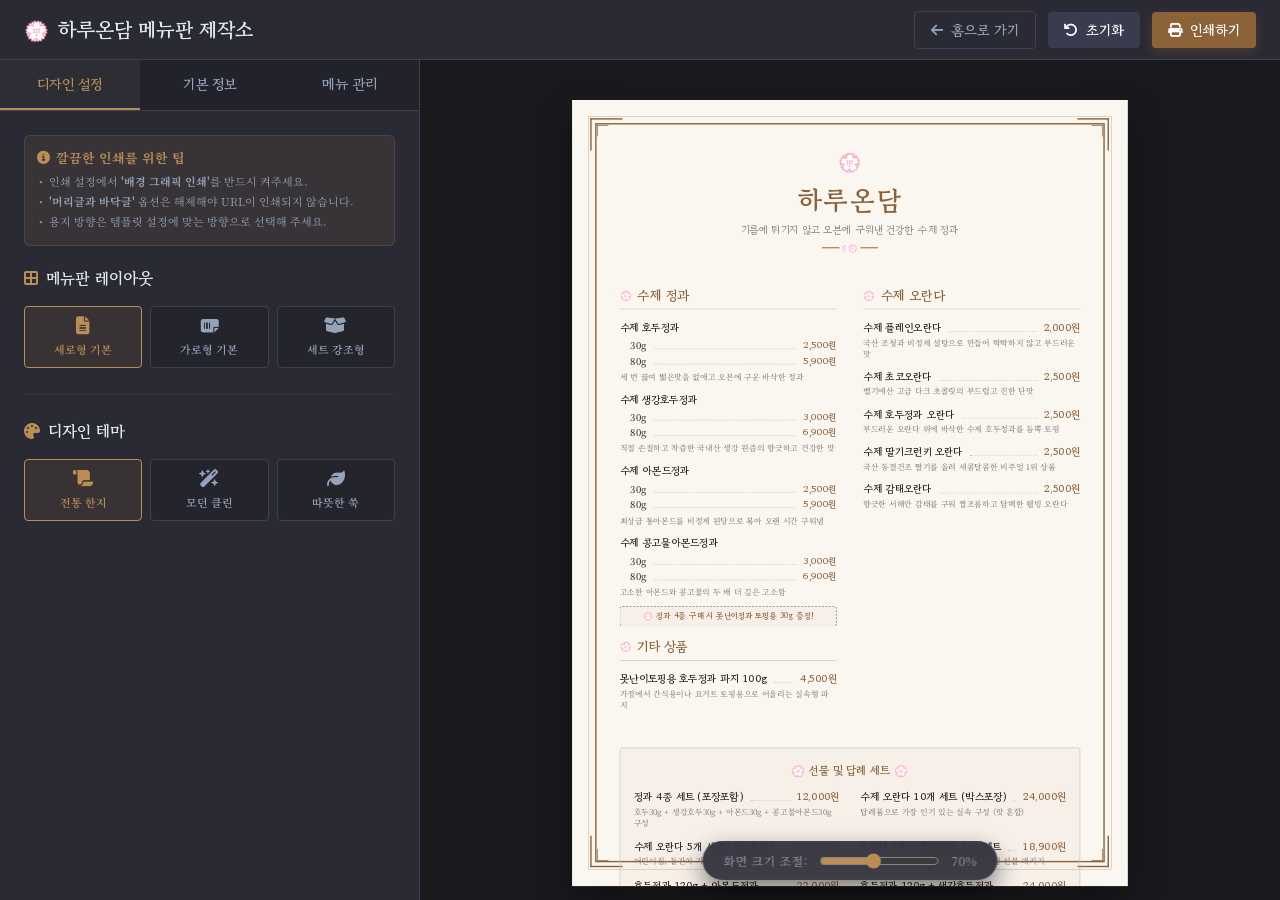
==== menu.html @ e949cfa6 "카카오톡 ondam79 변경, 기름제로 오븐구이 이미지 및 하루온담 로고 교체 완료" ====
<!DOCTYPE html>
<html lang="ko">
<head>
    <meta charset="UTF-8">
    <meta name="viewport" content="width=device-width, initial-scale=1.0">
    <title>하루온담 - 인쇄용 메뉴판 제작기 💮</title>
    <meta name="description" content="하루온담 매장 비치용 및 고객 배포용 인쇄 메뉴판을 원하는 가격과 디자인으로 손쉽게 만들어 출력하세요.">
    <!-- Google Fonts -->
    <link href="https://fonts.googleapis.com/css2?family=Gowun+Batang:wght@400;700&family=Noto+Serif+KR:wght@300;400;600;700&family=Outfit:wght@300;400;600&display=swap" rel="stylesheet">
    <!-- FontAwesome for Icons -->
    <link rel="stylesheet" href="https://cdnjs.cloudflare.com/ajax/libs/font-awesome/6.4.0/css/all.min.css">
    <!-- Custom CSS -->
    <link rel="stylesheet" href="menu_style.css">
</head>
<body>

    <!-- App Header -->
    <header class="app-header">
        <a href="index.html" class="app-logo">
            <span>💮</span> 하루온담 메뉴판 제작소
        </a>
        <div class="header-actions">
            <a href="index.html" class="btn-header btn-back">
                <i class="fa-solid fa-arrow-left"></i> 홈으로 가기
            </a>
            <button id="btn-reset" class="btn-header btn-reset">
                <i class="fa-solid fa-arrow-rotate-left"></i> 초기화
            </button>
            <button id="btn-print" class="btn-header btn-print">
                <i class="fa-solid fa-print"></i> 인쇄하기
            </button>
        </div>
    </header>

    <!-- App Container -->
    <div class="app-container">
        <!-- Sidebar Settings Panel -->
        <aside class="sidebar">
            <!-- Sidebar Tabs -->
            <div class="sidebar-tabs">
                <button class="tab-btn active" data-target="tab-design">디자인 설정</button>
                <button class="tab-btn" data-target="tab-info">기본 정보</button>
                <button class="tab-btn" data-target="tab-items">메뉴 관리</button>
            </div>

            <!-- Sidebar Content -->
            <div class="sidebar-content">
                <!-- Tab Panel 1: Design Settings -->
                <div id="tab-design" class="tab-panel active">
                    <!-- Print Guidance -->
                    <div class="print-guide-banner">
                        <h4><i class="fa-solid fa-circle-info"></i> 깔끔한 인쇄를 위한 팁</h4>
                        <ul>
                            <li>인쇄 설정에서 <strong>'배경 그래픽 인쇄'</strong>를 반드시 켜주세요.</li>
                            <li><strong>'머리글과 바닥글'</strong> 옵션은 해제해야 URL이 인쇄되지 않습니다.</li>
                            <li>용지 방향은 템플릿 설정에 맞는 방향으로 선택해 주세요.</li>
                        </ul>
                    </div>

                    <!-- Layout Selector -->
                    <div class="form-section">
                        <h3 class="form-section-title"><i class="fa-solid fa-border-all"></i> 메뉴판 레이아웃</h3>
                        <div class="radio-group">
                            <label class="radio-tile">
                                <input type="radio" name="layout" value="portrait" checked>
                                <i class="fa-solid fa-file-lines"></i>
                                <span>세로형 기본</span>
                            </label>
                            <label class="radio-tile">
                                <input type="radio" name="layout" value="landscape">
                                <i class="fa-solid fa-file-lines" style="transform: rotate(90deg);"></i>
                                <span>가로형 기본</span>
                            </label>
                            <label class="radio-tile">
                                <input type="radio" name="layout" value="set-focus">
                                <i class="fa-solid fa-box-open"></i>
                                <span>세트 강조형</span>
                            </label>
                        </div>
                    </div>

                    <!-- Theme Selector -->
                    <div class="form-section">
                        <h3 class="form-section-title"><i class="fa-solid fa-palette"></i> 디자인 테마</h3>
                        <div class="radio-group">
                            <label class="radio-tile">
                                <input type="radio" name="theme" value="hanji" checked>
                                <i class="fa-solid fa-scroll"></i>
                                <span>전통 한지</span>
                            </label>
                            <label class="radio-tile">
                                <input type="radio" name="theme" value="modern">
                                <i class="fa-solid fa-wand-magic-sparkles"></i>
                                <span>모던 클린</span>
                            </label>
                            <label class="radio-tile">
                                <input type="radio" name="theme" value="wood">
                                <i class="fa-solid fa-leaf"></i>
                                <span>따뜻한 쑥</span>
                            </label>
                        </div>
                    </div>
                </div>

                <!-- Tab Panel 2: Store Info -->
                <div id="tab-info" class="tab-panel">
                    <div class="form-section">
                        <h3 class="form-section-title"><i class="fa-solid fa-shop"></i> 상점 정보 설정</h3>
                        <div class="form-group">
                            <label for="store-title">메뉴판 주 타이틀</label>
                            <input type="text" id="store-title" value="하루온담">
                        </div>
                        <div class="form-group">
                            <label for="store-subtitle">서브 타이틀</label>
                            <input type="text" id="store-subtitle" value="기름에 튀기지 않고 오븐에 구워낸 건강한 수제 정과">
                        </div>
                        <div class="form-group">
                            <label for="store-emblem">상단 엠블럼 캐릭터/기호</label>
                            <input type="text" id="store-emblem" value="💮">
                        </div>
                    </div>

                    <div class="form-section">
                        <h3 class="form-section-title"><i class="fa-solid fa-address-book"></i> 연락처 및 SNS 정보 (하단 표시)</h3>
                        <div class="form-group">
                            <label for="contact-phone">대표 연락처 (전화)</label>
                            <input type="text" id="contact-phone" value="010-5107-7900">
                        </div>
                        <div class="form-group">
                            <label for="contact-kakao">카카오톡 채널</label>
                            <input type="text" id="contact-kakao" value="ondam79">
                        </div>
                        <div class="form-group">
                            <label for="contact-instagram">인스타그램 아이디</label>
                            <input type="text" id="contact-instagram" value="@juyeon4669">
                        </div>
                    </div>

                    <div class="form-section">
                        <h3 class="form-section-title"><i class="fa-solid fa-comment-dots"></i> 하단 공지 및 안내문</h3>
                        <div class="form-group">
                            <label for="store-notice">고객 안내문 (보관방법 등)</label>
                            <textarea id="store-notice">기름에 튀기지 않고 오븐에 구워 느끼하지 않고 바삭한 프리미엄 수제 전통 정과입니다.&#10;답례품 대량 주문은 행사 2주 전 미리 예약주시면 정성껏 준비해 드립니다.</textarea>
                        </div>
                    </div>
                </div>

                <!-- Tab Panel 3: Menu Price Management -->
                <div id="tab-items" class="tab-panel">
                    <!-- Categorized Accordion / List -->
                    <div class="form-section">
                        <h3 class="form-section-title"><i class="fa-solid fa-cookie-bite"></i> 수제 정과류</h3>
                        <div class="menu-editor-list" id="list-jeonggwa">
                            <!-- Items loaded dynamically by JS -->
                        </div>
                    </div>

                    <div class="form-section">
                        <h3 class="form-section-title"><i class="fa-solid fa-cubes"></i> 수제 오란다류</h3>
                        <div class="menu-editor-list" id="list-oranda">
                            <!-- Items loaded dynamically by JS -->
                        </div>
                    </div>

                    <div class="form-section">
                        <h3 class="form-section-title"><i class="fa-solid fa-gift"></i> 선물 및 프리미엄 세트</h3>
                        <div class="menu-editor-list" id="list-sets">
                            <!-- Items loaded dynamically by JS -->
                        </div>
                    </div>

                    <div class="form-section">
                        <h3 class="form-section-title"><i class="fa-solid fa-tags"></i> 기타 상품</h3>
                        <div class="menu-editor-list" id="list-others">
                            <!-- Items loaded dynamically by JS -->
                        </div>
                    </div>
                </div>
            </div>
        </aside>

        <!-- Preview Space (Studio) -->
        <main class="preview-space">
            <!-- Scaling wrapper for layout adjustment -->
            <div class="preview-scale-wrapper" id="preview-scale-wrapper">
                <!-- A4 Sheet Template -->
                <div class="print-page portrait" id="print-page">
                    <!-- Design Lattice Borders -->
                    <div class="page-border">
                        <div class="page-border-inner"></div>
                    </div>
                    
                    <!-- Corner Ornaments (Traditional styles) -->
                    <div class="border-ornament top-left"></div>
                    <div class="border-ornament top-right"></div>
                    <div class="border-ornament bottom-left"></div>
                    <div class="border-ornament bottom-right"></div>

                    <!-- Main Menu Content -->
                    <div class="menu-container">
                        <!-- Menu Header -->
                        <header class="menu-header">
                            <div class="menu-emblem" id="preview-emblem">💮</div>
                            <h1 class="menu-title" id="preview-title">하루온담</h1>
                            <p class="menu-subtitle" id="preview-subtitle">기름에 튀기지 않고 오븐에 구워낸 건강한 수제 정과</p>
                            <div class="deco-line"></div>
                        </header>

                        <!-- Menu Body -->
                        <div class="menu-body" id="preview-body">
                            <!-- Items will be generated dynamically based on layout selection -->
                        </div>

                        <!-- Menu Footer -->
                        <footer class="menu-footer">
                            <p class="footer-notice" id="preview-notice">
                                기름에 튀기지 않고 오븐에 구워 느끼하지 않고 바삭한 프리미엄 수제 전통 정과입니다.<br>
                                답례품 대량 주문은 행사 2주 전 미리 예약주시면 정성껏 준비해 드립니다.
                            </p>
                            <div class="footer-contact">
                                <div class="contact-value" id="preview-phone-wrap">
                                    <span class="icon"><i class="fa-solid fa-phone"></i></span>
                                    <span id="preview-phone">010-5107-7900</span>
                                </div>
                                <div class="contact-value" id="preview-kakao-wrap">
                                    <span class="icon"><i class="fa-comment fa-solid"></i></span>
                                    <span id="preview-kakao">하루온담</span>
                                </div>
                                <div class="contact-value" id="preview-insta-wrap">
                                    <span class="icon"><i class="fa-brands fa-instagram"></i></span>
                                    <span id="preview-insta">@juyeon4669</span>
                                </div>
                            </div>
                        </footer>
                    </div>
                </div>
            </div>

            <!-- Screen scale controller -->
            <div class="scale-control-bar">
                <span>화면 크기 조절:</span>
                <input type="range" min="0.3" max="1.2" step="0.05" value="0.75" class="scale-slider" id="scale-slider">
                <span id="scale-value">75%</span>
            </div>
        </main>
    </div>

    <!-- Custom Script -->
    <script src="menu_script.js"></script>
</body>
</html>
---- menu_style.css ----
/* --------------------------------------------------------
   하루온담 - 인쇄용 메뉴판 제작기 스타일시트 (menu_style.css)
   Aesthetic: Traditional Traditionalism, Modern Clean, Warm Earthy
   Supports: Live Web Preview, Realtime Scaling, Printing Optimizations
----------------------------------------------------------- */

/* CSS Variables */
:root {
    /* UI Variables (Control Panel) */
    --ui-bg: #1e1e24;
    --ui-sidebar: #2a2a35;
    --ui-border: #3f3f52;
    --ui-text: #e2e8f0;
    --ui-text-muted: #94a3b8;
    --ui-accent: #8C6239;
    --ui-accent-hover: #b88e55;
    
    /* Theme 1: 전통 한지 (Traditional Hanji) - Default */
    --menu-bg: #faf6f0;
    --menu-primary: #8c6239;
    --menu-secondary: #5c6b5e;
    --menu-accent: #b88e55;
    --menu-text: #2d221e;
    --menu-text-muted: #7d6e67;
    --menu-border: #d4c5b3;
    
    /* Fonts */
    --font-heading: 'Gowun Batang', 'Noto Serif KR', serif;
    --font-body: 'Noto Serif KR', sans-serif;
}

/* Reset */
* {
    margin: 0;
    padding: 0;
    box-sizing: border-box;
}

body {
    font-family: var(--font-body);
    background-color: #121214;
    color: var(--ui-text);
    overflow: hidden;
    height: 100vh;
    display: flex;
    flex-direction: column;
}

/* App Header */
.app-header {
    height: 60px;
    background-color: var(--ui-sidebar);
    border-bottom: 1px solid var(--ui-border);
    display: flex;
    justify-content: space-between;
    align-items: center;
    padding: 0 24px;
    z-index: 10;
}

.app-logo {
    font-family: var(--font-heading);
    font-size: 20px;
    font-weight: 700;
    color: var(--ui-text);
    text-decoration: none;
    display: flex;
    align-items: center;
    gap: 8px;
}

.app-logo span {
    color: var(--ui-accent-hover);
}

.header-actions {
    display: flex;
    align-items: center;
    gap: 12px;
}

.btn-header {
    display: inline-flex;
    align-items: center;
    gap: 8px;
    padding: 8px 16px;
    border-radius: 4px;
    font-family: var(--font-heading);
    font-weight: 700;
    font-size: 14px;
    cursor: pointer;
    transition: all 0.2s ease;
    border: none;
    text-decoration: none;
}

.btn-back {
    background-color: transparent;
    color: var(--ui-text-muted);
    border: 1px solid var(--ui-border);
}

.btn-back:hover {
    color: var(--ui-text);
    background-color: rgba(255, 255, 255, 0.05);
}

.btn-print {
    background-color: var(--ui-accent);
    color: white;
    box-shadow: 0 4px 12px rgba(140, 98, 57, 0.3);
}

.btn-print:hover {
    background-color: var(--ui-accent-hover);
    transform: translateY(-1px);
}

.btn-reset {
    background-color: #3b3b4f;
    color: white;
}

.btn-reset:hover {
    background-color: #4b4b63;
}

/* App Main Container */
.app-container {
    flex: 1;
    display: flex;
    overflow: hidden;
    position: relative;
}

/* Sidebar Control Panel */
.sidebar {
    width: 420px;
    background-color: var(--ui-sidebar);
    border-right: 1px solid var(--ui-border);
    display: flex;
    flex-direction: column;
    overflow: hidden;
    flex-shrink: 0;
}

.sidebar-tabs {
    display: flex;
    background-color: rgba(0, 0, 0, 0.2);
    border-bottom: 1px solid var(--ui-border);
}

.tab-btn {
    flex: 1;
    padding: 14px 8px;
    background: none;
    border: none;
    color: var(--ui-text-muted);
    font-family: var(--font-heading);
    font-weight: 700;
    font-size: 14px;
    cursor: pointer;
    text-align: center;
    border-bottom: 2px solid transparent;
    transition: all 0.2s ease;
}

.tab-btn:hover {
    color: var(--ui-text);
    background-color: rgba(255, 255, 255, 0.02);
}

.tab-btn.active {
    color: var(--ui-accent-hover);
    border-bottom-color: var(--ui-accent-hover);
    background-color: rgba(255, 255, 255, 0.05);
}

.sidebar-content {
    flex: 1;
    overflow-y: auto;
    padding: 24px;
}

.tab-panel {
    display: none;
}

.tab-panel.active {
    display: block;
}

/* Settings Form Elements */
.form-section {
    margin-bottom: 24px;
    border-bottom: 1px solid rgba(255, 255, 255, 0.05);
    padding-bottom: 20px;
}

.form-section:last-child {
    border-bottom: none;
    padding-bottom: 0;
}

.form-section-title {
    font-family: var(--font-heading);
    font-size: 16px;
    font-weight: 700;
    margin-bottom: 16px;
    color: var(--ui-text);
    display: flex;
    align-items: center;
    gap: 8px;
}

.form-section-title i {
    color: var(--ui-accent-hover);
}

.form-group {
    margin-bottom: 14px;
}

.form-group:last-child {
    margin-bottom: 0;
}

label {
    display: block;
    font-size: 13px;
    font-weight: 600;
    color: var(--ui-text-muted);
    margin-bottom: 6px;
}

input[type="text"],
input[type="number"],
textarea,
select {
    width: 100%;
    padding: 10px 12px;
    background-color: rgba(0, 0, 0, 0.2);
    border: 1px solid var(--ui-border);
    border-radius: 4px;
    color: var(--ui-text);
    font-family: var(--font-body);
    font-size: 13px;
    transition: border-color 0.2s ease;
}

input[type="text"]:focus,
input[type="number"]:focus,
textarea:focus,
select:focus {
    outline: none;
    border-color: var(--ui-accent-hover);
}

textarea {
    resize: vertical;
    min-height: 60px;
}

.radio-group, .select-grid {
    display: grid;
    grid-template-columns: repeat(3, 1fr);
    gap: 8px;
}

.radio-tile {
    display: flex;
    flex-direction: column;
    align-items: center;
    justify-content: center;
    padding: 10px 6px;
    border: 1px solid var(--ui-border);
    border-radius: 4px;
    cursor: pointer;
    transition: all 0.2s ease;
    background-color: rgba(0, 0, 0, 0.15);
    text-align: center;
}

.radio-tile i {
    font-size: 18px;
    margin-bottom: 6px;
    color: var(--ui-text-muted);
}

.radio-tile span {
    font-size: 11px;
    font-weight: 600;
}

.radio-tile input {
    display: none;
}

.radio-tile:hover {
    border-color: rgba(184, 142, 85, 0.5);
    color: var(--ui-text);
}

.radio-tile:has(input:checked) {
    border-color: var(--ui-accent-hover);
    background-color: rgba(140, 98, 57, 0.15);
    color: var(--ui-accent-hover);
}

.radio-tile:has(input:checked) i {
    color: var(--ui-accent-hover);
}

/* Menu Item Editor List */
.menu-editor-list {
    display: flex;
    flex-direction: column;
    gap: 12px;
}

.menu-editor-card {
    background-color: rgba(0, 0, 0, 0.15);
    border: 1px solid var(--ui-border);
    border-radius: 6px;
    padding: 12px;
    transition: all 0.2s ease;
}

.menu-editor-card.disabled {
    opacity: 0.5;
}

.card-header {
    display: flex;
    justify-content: space-between;
    align-items: center;
    margin-bottom: 8px;
}

.card-title-wrap {
    display: flex;
    align-items: center;
    gap: 8px;
}

.card-index {
    font-size: 11px;
    font-weight: 700;
    color: var(--ui-accent-hover);
    background-color: rgba(140, 98, 57, 0.15);
    padding: 2px 6px;
    border-radius: 3px;
}

.card-toggle {
    display: flex;
    align-items: center;
    gap: 6px;
    font-size: 11px;
    font-weight: 600;
    color: var(--ui-text-muted);
    cursor: pointer;
}

.card-toggle input {
    cursor: pointer;
}

.card-fields {
    display: grid;
    grid-template-columns: 2fr 1fr;
    gap: 8px;
    margin-bottom: 8px;
}

.card-desc-field {
    grid-column: span 2;
}

/* Preview Space (Studio) */
.preview-space {
    flex: 1;
    background-color: #1a1a1e;
    overflow: auto;
    padding: 40px;
    display: flex;
    justify-content: center;
    align-items: flex-start;
    position: relative;
}

/* Scaling container for fit-to-screen */
.preview-scale-wrapper {
    transform-origin: top center;
    transition: transform 0.2s ease;
}

/* A4 Sheet Simulator */
.print-page {
    background-color: var(--menu-bg);
    color: var(--menu-text);
    box-shadow: 0 20px 50px rgba(0, 0, 0, 0.4);
    position: relative;
    overflow: hidden;
    transition: all 0.3s ease;
    box-sizing: border-box;
    display: flex;
    flex-direction: column;
}

/* A4 Dimensions */
.print-page.portrait {
    width: 210mm;
    height: 297mm;
    padding: 18mm 18mm;
}

.print-page.landscape {
    width: 297mm;
    height: 210mm;
    padding: 16mm 18mm;
}

/* Traditional Lattice Border */
.page-border {
    position: absolute;
    top: 6mm;
    bottom: 6mm;
    left: 6mm;
    right: 6mm;
    border: 1px solid var(--menu-border);
    pointer-events: none;
    display: block;
    z-index: 1;
}

.page-border-inner {
    position: absolute;
    top: 2.5mm;
    bottom: 2.5mm;
    left: 2.5mm;
    right: 2.5mm;
    border: 2px solid var(--menu-primary);
    pointer-events: none;
}

/* Corner Ornaments */
.border-ornament {
    position: absolute;
    width: 12mm;
    height: 12mm;
    border: 2px solid var(--menu-primary);
    z-index: 2;
}

.border-ornament.top-left {
    top: 7mm;
    left: 7mm;
    border-right: none;
    border-bottom: none;
}
.border-ornament.top-left::after {
    content: '';
    position: absolute;
    top: 2mm;
    left: 2mm;
    width: 4mm;
    height: 4mm;
    border-top: 1px solid var(--menu-primary);
    border-left: 1px solid var(--menu-primary);
}

.border-ornament.top-right {
    top: 7mm;
    right: 7mm;
    border-left: none;
    border-bottom: none;
}
.border-ornament.top-right::after {
    content: '';
    position: absolute;
    top: 2mm;
    right: 2mm;
    width: 4mm;
    height: 4mm;
    border-top: 1px solid var(--menu-primary);
    border-right: 1px solid var(--menu-primary);
}

.border-ornament.bottom-left {
    bottom: 7mm;
    left: 7mm;
    border-right: none;
    border-top: none;
}
.border-ornament.bottom-left::after {
    content: '';
    position: absolute;
    bottom: 2mm;
    left: 2mm;
    width: 4mm;
    height: 4mm;
    border-bottom: 1px solid var(--menu-primary);
    border-left: 1px solid var(--menu-primary);
}

.border-ornament.bottom-right {
    bottom: 7mm;
    right: 7mm;
    border-left: none;
    border-top: none;
}
.border-ornament.bottom-right::after {
    content: '';
    position: absolute;
    bottom: 2mm;
    right: 2mm;
    width: 4mm;
    height: 4mm;
    border-bottom: 1px solid var(--menu-primary);
    border-right: 1px solid var(--menu-primary);
}

/* Printable Menu Content Layout */
.menu-container {
    height: 100%;
    display: flex;
    flex-direction: column;
    position: relative;
    z-index: 2;
}

/* Header Area */
.menu-header {
    text-align: center;
    margin-bottom: 10mm;
}

.menu-emblem {
    font-size: 20pt;
    margin-bottom: 2mm;
    color: var(--menu-primary);
}

.menu-title {
    font-family: var(--font-heading);
    font-size: 28pt;
    font-weight: 700;
    letter-spacing: 3px;
    margin-bottom: 1.5mm;
    color: var(--menu-primary);
}

.menu-subtitle {
    font-family: var(--font-heading);
    font-size: 11pt;
    color: var(--menu-text-muted);
    font-weight: 400;
    max-width: 80%;
    margin: 0 auto;
}

/* Decorative Wave Line */
.deco-line {
    width: 80px;
    height: 2px;
    background-color: var(--menu-accent);
    margin: 4mm auto;
    position: relative;
}

.deco-line::before, .deco-line::after {
    content: '💮';
    position: absolute;
    font-size: 8pt;
    top: 50%;
    transform: translateY(-50%);
    background: var(--menu-bg);
    padding: 0 4px;
}
.deco-line::before { left: 25px; }
.deco-line::after { right: 25px; }

/* Menu Body Grid */
.menu-body {
    flex: 1;
    display: flex;
    flex-direction: column;
    gap: 8mm;
}

/* 2 Column Section Layout for Portrait */
.menu-columns-two {
    display: grid;
    grid-template-columns: 1fr 1fr;
    gap: 10mm;
}

/* 3 Column Section Layout for Landscape */
.menu-columns-three {
    display: grid;
    grid-template-columns: 1fr 1fr 1fr;
    gap: 8mm;
    flex: 1;
}

/* Category Box */
.menu-category {
    margin-bottom: 4mm;
}

.category-title {
    font-family: var(--font-heading);
    font-size: 14pt;
    font-weight: 700;
    color: var(--menu-primary);
    border-bottom: 1px solid var(--menu-border);
    padding-bottom: 1.5mm;
    margin-bottom: 4mm;
    display: flex;
    align-items: center;
    gap: 8px;
}

.category-title::before {
    content: '💮';
    font-size: 10pt;
    color: var(--menu-accent);
}

.category-items {
    display: flex;
    flex-direction: column;
    gap: 3.5mm;
}

/* Menu Item */
.menu-item {
    display: flex;
    flex-direction: column;
    page-break-inside: avoid;
}

.item-main {
    display: flex;
    justify-content: space-between;
    align-items: baseline;
    gap: 6px;
}

.item-name {
    font-family: var(--font-heading);
    font-size: 11pt;
    font-weight: 700;
    color: var(--menu-text);
}

.item-dots {
    flex: 1;
    border-bottom: 1px dotted var(--menu-border);
    margin: 0 4px;
    height: 1px;
}

.item-price {
    font-family: var(--font-heading);
    font-size: 11pt;
    font-weight: 700;
    color: var(--menu-primary);
    white-space: nowrap;
}

.item-desc {
    font-size: 8.5pt;
    color: var(--menu-text-muted);
    margin-top: 1mm;
    line-height: 1.4;
}

.item-options-list {
    display: flex;
    flex-direction: column;
    gap: 3px;
    margin-top: 1mm;
    padding-left: 4mm;
}

.item-option-row {
    display: flex;
    justify-content: space-between;
    align-items: baseline;
    gap: 6px;
}

.option-name {
    font-size: 10pt;
    color: var(--menu-text);
    font-weight: 500;
}

.option-price {
    font-family: var(--font-heading);
    font-size: 10pt;
    font-weight: 700;
    color: var(--menu-primary);
    white-space: nowrap;
}

/* Highlight Box (Gift Sets) */
.menu-featured-box {
    background-color: rgba(140, 98, 57, 0.04);
    border: 1px solid var(--menu-border);
    border-radius: 4px;
    padding: 5mm;
    margin-top: 2mm;
}

.featured-title {
    font-family: var(--font-heading);
    font-size: 12pt;
    font-weight: 700;
    color: var(--menu-primary);
    text-align: center;
    margin-bottom: 4mm;
    display: flex;
    align-items: center;
    justify-content: center;
    gap: 8px;
}

.featured-grid-2 {
    display: grid;
    grid-template-columns: 1fr 1fr;
    gap: 4mm 8mm;
}

/* Menu Footer Area */
.menu-footer {
    text-align: center;
    margin-top: auto;
    padding-top: 6mm;
    border-top: 1px double var(--menu-border);
}

.footer-notice {
    font-size: 8.5pt;
    color: var(--menu-text-muted);
    margin-bottom: 4mm;
    line-height: 1.5;
}

.footer-contact {
    display: flex;
    justify-content: center;
    flex-wrap: wrap;
    gap: 6mm;
    font-size: 9pt;
    font-weight: 600;
    color: var(--menu-text);
}

.contact-value {
    display: inline-flex;
    align-items: center;
    gap: 4px;
}

.contact-value span.icon {
    color: var(--menu-primary);
}

/* --------------------------------------------------------
   Design Themes Styling
----------------------------------------------------------- */

/* Theme: 전통 한지 (default, handled by variables) */

/* Theme: 모던 클린 (Modern Clean) */
.theme-modern {
    --menu-bg: #ffffff;
    --menu-primary: #111111;
    --menu-secondary: #444444;
    --menu-accent: #666666;
    --menu-text: #222222;
    --menu-text-muted: #666666;
    --menu-border: #dddddd;
}
.theme-modern .page-border-inner {
    border-color: #111111;
    border-width: 1px;
}
.theme-modern .border-ornament {
    display: none;
}
.theme-modern .deco-line::before, .theme-modern .deco-line::after {
    content: '';
}
.theme-modern .category-title::before {
    content: '■';
    font-size: 8pt;
    color: #111111;
}

/* Theme: 따뜻한 쑥 (Warm Wood/Mugwort) */
.theme-wood {
    --menu-bg: #faf8f5;
    --menu-primary: #5c6b5e; /* mugwort */
    --menu-secondary: #8c6239; /* warm brown */
    --menu-accent: #8c6239;
    --menu-text: #2e3530;
    --menu-text-muted: #68756a;
    --menu-border: #d0dcd1;
}
.theme-wood .page-border-inner {
    border-color: var(--menu-primary);
}
.theme-wood .border-ornament {
    border-color: var(--menu-primary);
}
.theme-wood .border-ornament::after {
    border-color: var(--menu-primary);
}
.theme-wood .deco-line::before, .theme-wood .deco-line::after {
    content: '🍂';
}
.theme-wood .category-title::before {
    content: '🍂';
    font-size: 10pt;
    color: var(--menu-primary);
}

/* --------------------------------------------------------
   Print Layout Specific Styling (Web view vs Print view)
----------------------------------------------------------- */

/* Dynamic Layout Adjustments for Set-Focused Portrait (Template C) */
.layout-set-focus .menu-columns-two {
    grid-template-columns: 1fr;
    gap: 4mm;
}
.layout-set-focus .menu-category {
    margin-bottom: 2mm;
}
.layout-set-focus .category-items {
    display: grid;
    grid-template-columns: 1fr 1fr;
    gap: 2mm 6mm;
}
.layout-set-focus .menu-featured-box {
    background-color: rgba(140, 98, 57, 0.06);
    padding: 6mm;
    margin-top: 0;
}
.layout-set-focus .featured-grid-2 {
    grid-template-columns: 1fr;
    gap: 3mm;
}
.layout-set-focus .featured-grid-2 .menu-item {
    border-bottom: 1px dashed var(--menu-border);
    padding-bottom: 2mm;
}
.layout-set-focus .featured-grid-2 .menu-item:last-child {
    border-bottom: none;
    padding-bottom: 0;
}

/* Screen Scaling Adjustment Slider UI */
.scale-control-bar {
    position: absolute;
    bottom: 20px;
    left: 50%;
    transform: translateX(-50%);
    background: rgba(42, 42, 53, 0.9);
    border: 1px solid var(--ui-border);
    border-radius: 30px;
    padding: 10px 20px;
    display: flex;
    align-items: center;
    gap: 12px;
    z-index: 5;
    box-shadow: 0 10px 25px rgba(0,0,0,0.5);
    backdrop-filter: blur(8px);
}

.scale-control-bar span {
    font-size: 12px;
    color: var(--ui-text-muted);
}

.scale-slider {
    width: 120px;
    accent-color: var(--ui-accent-hover);
}

/* Print Guidelines Banner */
.print-guide-banner {
    background-color: rgba(184, 142, 85, 0.1);
    border: 1px solid rgba(184, 142, 85, 0.2);
    border-radius: 6px;
    padding: 12px;
    margin-bottom: 20px;
}

.print-guide-banner h4 {
    font-size: 13px;
    font-weight: 700;
    color: var(--ui-accent-hover);
    margin-bottom: 6px;
    display: flex;
    align-items: center;
    gap: 6px;
}

.print-guide-banner ul {
    list-style-type: none;
    padding-left: 0;
}

.print-guide-banner li {
    font-size: 11px;
    color: var(--ui-text-muted);
    margin-bottom: 4px;
    position: relative;
    padding-left: 12px;
}

.print-guide-banner li::before {
    content: '•';
    position: absolute;
    left: 2px;
    color: var(--ui-accent-hover);
}

/* --------------------------------------------------------
   @media print - Critical Printing Optimization CSS
----------------------------------------------------------- */
@media print {
    /* Hide all web components completely */
    body {
        background-color: #ffffff !important;
        color: #000000 !important;
        overflow: visible !important;
        height: auto !important;
    }
    
    .app-header,
    .sidebar,
    .scale-control-bar,
    .print-guide-banner {
        display: none !important;
    }
    
    .app-container {
        display: block !important;
        overflow: visible !important;
        height: auto !important;
    }
    
    .preview-space {
        background-color: transparent !important;
        padding: 0 !important;
        margin: 0 !important;
        overflow: visible !important;
        display: block !important;
        height: auto !important;
    }
    
    /* Remove preview scale wrappers for true size print */
    .preview-scale-wrapper {
        transform: scale(1) !important;
        width: 100% !important;
        height: auto !important;
        margin: 0 !important;
        padding: 0 !important;
        display: block !important;
    }
    
    /* Reset A4 layout dimensions for page break printer alignment */
    .print-page {
        box-shadow: none !important;
        margin: 0 !important;
        border: none !important;
        background-color: var(--menu-bg) !important;
        color: var(--menu-text) !important;
        page-break-after: avoid;
        page-break-before: avoid;
        page-break-inside: avoid;
        -webkit-print-color-adjust: exact !important;
        print-color-adjust: exact !important;
        box-sizing: border-box !important;
    }
    
    .print-page.portrait {
        width: 210mm !important;
        height: 297mm !important;
        padding: 18mm 18mm !important;
    }
    
    .print-page.landscape {
        width: 297mm !important;
        height: 210mm !important;
        padding: 16mm 18mm !important;
    }

    /* Print Background Colors and Borders */
    .page-border {
        border-color: var(--menu-border) !important;
    }
    
    .page-border-inner {
        border-color: var(--menu-primary) !important;
    }
    
    .border-ornament {
        border-color: var(--menu-primary) !important;
    }
    
    .border-ornament::after {
        border-color: var(--menu-primary) !important;
    }
    
    .menu-featured-box {
        background-color: rgba(140, 98, 57, 0.04) !important;
        border-color: var(--menu-border) !important;
        -webkit-print-color-adjust: exact !important;
        print-color-adjust: exact !important;
    }
    
    .theme-modern .menu-featured-box {
        background-color: rgba(0, 0, 0, 0.02) !important;
        border-color: var(--menu-border) !important;
    }
    
    .theme-wood .menu-featured-box {
        background-color: rgba(92, 107, 94, 0.04) !important;
        border-color: var(--menu-border) !important;
    }
    
    /* Avoid link decoration on printable page */
    a {
        text-decoration: none !important;
        color: inherit !important;
    }
}
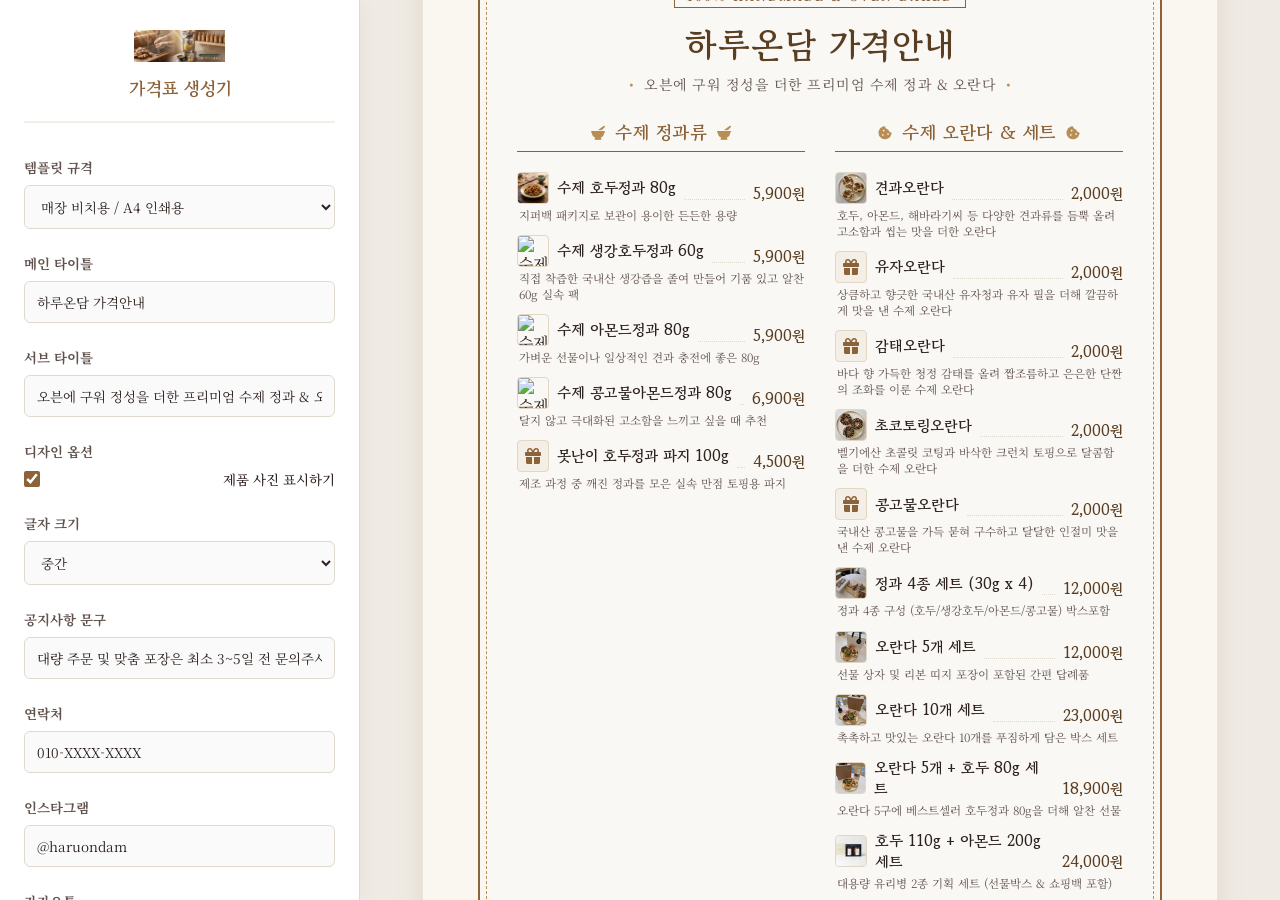
==== commit e729da3b: "feat: 오란다 수제 라인업 리뉴얼 및 2,000원 단일가 책정, 가격표/메뉴판 생성기 및 견적서 업데이트" ====
--- a/menu.html
+++ b/menu.html
@@ -3,249 +3,180 @@
 <head>
     <meta charset="UTF-8">
     <meta name="viewport" content="width=device-width, initial-scale=1.0">
-    <title>하루온담 - 인쇄용 메뉴판 제작기 💮</title>
-    <meta name="description" content="하루온담 매장 비치용 및 고객 배포용 인쇄 메뉴판을 원하는 가격과 디자인으로 손쉽게 만들어 출력하세요.">
+    <title>하루온담 - 실시간 가격표/메뉴판 생성기</title>
     <!-- Google Fonts -->
     <link href="https://fonts.googleapis.com/css2?family=Gowun+Batang:wght@400;700&family=Noto+Serif+KR:wght@300;400;600;700&family=Outfit:wght@300;400;600&display=swap" rel="stylesheet">
     <!-- FontAwesome for Icons -->
     <link rel="stylesheet" href="https://cdnjs.cloudflare.com/ajax/libs/font-awesome/6.4.0/css/all.min.css">
     <!-- Custom CSS -->
-    <link rel="stylesheet" href="menu_style.css">
+    <link rel="stylesheet" href="menu.css">
+    <!-- html2canvas Library -->
+    <script src="https://cdnjs.cloudflare.com/ajax/libs/html2canvas/1.4.1/html2canvas.min.js"></script>
 </head>
 <body>
 
-    <!-- App Header -->
-    <header class="app-header">
-        <a href="index.html" class="app-logo">
-            <span>💮</span> 하루온담 메뉴판 제작소
-        </a>
-        <div class="header-actions">
-            <a href="index.html" class="btn-header btn-back">
-                <i class="fa-solid fa-arrow-left"></i> 홈으로 가기
-            </a>
-            <button id="btn-reset" class="btn-header btn-reset">
-                <i class="fa-solid fa-arrow-rotate-left"></i> 초기화
-            </button>
-            <button id="btn-print" class="btn-header btn-print">
-                <i class="fa-solid fa-print"></i> 인쇄하기
-            </button>
-        </div>
-    </header>
-
-    <!-- App Container -->
     <div class="app-container">
-        <!-- Sidebar Settings Panel -->
+        <!-- Sidebar Controls -->
         <aside class="sidebar">
-            <!-- Sidebar Tabs -->
-            <div class="sidebar-tabs">
-                <button class="tab-btn active" data-target="tab-design">디자인 설정</button>
-                <button class="tab-btn" data-target="tab-info">기본 정보</button>
-                <button class="tab-btn" data-target="tab-items">메뉴 관리</button>
+            <div class="logo-section">
+                <img src="images/logo_generated.png" alt="하루온담 로고" onerror="this.src='images/logo1.png'">
+                <h1>가격표 생성기</h1>
             </div>
 
-            <!-- Sidebar Content -->
-            <div class="sidebar-content">
-                <!-- Tab Panel 1: Design Settings -->
-                <div id="tab-design" class="tab-panel active">
-                    <!-- Print Guidance -->
-                    <div class="print-guide-banner">
-                        <h4><i class="fa-solid fa-circle-info"></i> 깔끔한 인쇄를 위한 팁</h4>
-                        <ul>
-                            <li>인쇄 설정에서 <strong>'배경 그래픽 인쇄'</strong>를 반드시 켜주세요.</li>
-                            <li><strong>'머리글과 바닥글'</strong> 옵션은 해제해야 URL이 인쇄되지 않습니다.</li>
-                            <li>용지 방향은 템플릿 설정에 맞는 방향으로 선택해 주세요.</li>
-                        </ul>
-                    </div>
+            <!-- Template Select -->
+            <div class="control-group">
+                <label for="control-template">템플릿 규격</label>
+                <select id="control-template">
+                    <option value="a4">매장 비치용 / A4 인쇄용</option>
+                    <option value="mobile">모바일 공유용 / 인스타 (9:16)</option>
+                </select>
+            </div>
 
-                    <!-- Layout Selector -->
-                    <div class="form-section">
-                        <h3 class="form-section-title"><i class="fa-solid fa-border-all"></i> 메뉴판 레이아웃</h3>
-                        <div class="radio-group">
-                            <label class="radio-tile">
-                                <input type="radio" name="layout" value="portrait" checked>
-                                <i class="fa-solid fa-file-lines"></i>
-                                <span>세로형 기본</span>
-                            </label>
-                            <label class="radio-tile">
-                                <input type="radio" name="layout" value="landscape">
-                                <i class="fa-solid fa-file-lines" style="transform: rotate(90deg);"></i>
-                                <span>가로형 기본</span>
-                            </label>
-                            <label class="radio-tile">
-                                <input type="radio" name="layout" value="set-focus">
-                                <i class="fa-solid fa-box-open"></i>
-                                <span>세트 강조형</span>
-                            </label>
-                        </div>
-                    </div>
+            <!-- Title & Subtitle -->
+            <div class="control-group">
+                <label for="control-title">메인 타이틀</label>
+                <input type="text" id="control-title" value="하루온담 가격안내">
+            </div>
+            <div class="control-group">
+                <label for="control-subtitle">서브 타이틀</label>
+                <input type="text" id="control-subtitle" value="오븐에 구워 정성을 더한 프리미엄 수제 정과 & 오란다">
+            </div>
 
-                    <!-- Theme Selector -->
-                    <div class="form-section">
-                        <h3 class="form-section-title"><i class="fa-solid fa-palette"></i> 디자인 테마</h3>
-                        <div class="radio-group">
-                            <label class="radio-tile">
-                                <input type="radio" name="theme" value="hanji" checked>
-                                <i class="fa-solid fa-scroll"></i>
-                                <span>전통 한지</span>
-                            </label>
-                            <label class="radio-tile">
-                                <input type="radio" name="theme" value="modern">
-                                <i class="fa-solid fa-wand-magic-sparkles"></i>
-                                <span>모던 클린</span>
-                            </label>
-                            <label class="radio-tile">
-                                <input type="radio" name="theme" value="wood">
-                                <i class="fa-solid fa-leaf"></i>
-                                <span>따뜻한 쑥</span>
-                            </label>
-                        </div>
-                    </div>
+            <!-- Layout Options -->
+            <div class="control-group">
+                <label>디자인 옵션</label>
+                <label class="checkbox-label">
+                    <input type="checkbox" id="control-show-images" checked>
+                    제품 사진 표시하기
+                </label>
+            </div>
+
+            <div class="control-group">
+                <label for="control-font-size">글자 크기</label>
+                <select id="control-font-size">
+                    <option value="fs-small">작게 (기본)</option>
+                    <option value="fs-medium" selected>중간</option>
+                    <option value="fs-large">크게</option>
+                </select>
+            </div>
+
+            <!-- Notice box text -->
+            <div class="control-group">
+                <label for="control-notice">공지사항 문구</label>
+                <input type="text" id="control-notice" value="대량 주문 및 맞춤 포장은 최소 3~5일 전 문의주시면 정성껏 준비해 드립니다.">
+            </div>
+
+            <!-- Footer Contact Details -->
+            <div class="control-group">
+                <label for="control-contact-phone">연락처</label>
+                <input type="text" id="control-contact-phone" value="010-XXXX-XXXX">
+            </div>
+            <div class="control-group">
+                <label for="control-contact-insta">인스타그램</label>
+                <input type="text" id="control-contact-insta" value="@haruondam">
+            </div>
+            <div class="control-group">
+                <label for="control-contact-kakao">카카오톡</label>
+                <input type="text" id="control-contact-kakao" value="하루온담">
+            </div>
+
+            <!-- Interactive Price Editor Section -->
+            <div class="control-group" style="margin-top: 10px;">
+                <label style="border-bottom: 1.5px solid var(--primary); padding-bottom: 4px; margin-bottom: 5px;">실시간 가격 수정</label>
+                <div style="max-height: 200px; overflow-y: auto; display: flex; flex-direction: column; gap: 8px; padding-right: 5px;" id="price-editor-list">
+                    <!-- Dynamic fields will be populated by JS -->
                 </div>
+            </div>
 
-                <!-- Tab Panel 2: Store Info -->
-                <div id="tab-info" class="tab-panel">
-                    <div class="form-section">
-                        <h3 class="form-section-title"><i class="fa-solid fa-shop"></i> 상점 정보 설정</h3>
-                        <div class="form-group">
-                            <label for="store-title">메뉴판 주 타이틀</label>
-                            <input type="text" id="store-title" value="하루온담">
-                        </div>
-                        <div class="form-group">
-                            <label for="store-subtitle">서브 타이틀</label>
-                            <input type="text" id="store-subtitle" value="기름에 튀기지 않고 오븐에 구워낸 건강한 수제 정과">
-                        </div>
-                        <div class="form-group">
-                            <label for="store-emblem">상단 엠블럼 캐릭터/기호</label>
-                            <input type="text" id="store-emblem" value="💮">
-                        </div>
-                    </div>
-
-                    <div class="form-section">
-                        <h3 class="form-section-title"><i class="fa-solid fa-address-book"></i> 연락처 및 SNS 정보 (하단 표시)</h3>
-                        <div class="form-group">
-                            <label for="contact-phone">대표 연락처 (전화)</label>
-                            <input type="text" id="contact-phone" value="010-5107-7900">
-                        </div>
-                        <div class="form-group">
-                            <label for="contact-kakao">카카오톡 채널</label>
-                            <input type="text" id="contact-kakao" value="ondam79">
-                        </div>
-                        <div class="form-group">
-                            <label for="contact-instagram">인스타그램 아이디</label>
-                            <input type="text" id="contact-instagram" value="@juyeon4669">
-                        </div>
-                    </div>
-
-                    <div class="form-section">
-                        <h3 class="form-section-title"><i class="fa-solid fa-comment-dots"></i> 하단 공지 및 안내문</h3>
-                        <div class="form-group">
-                            <label for="store-notice">고객 안내문 (보관방법 등)</label>
-                            <textarea id="store-notice">기름에 튀기지 않고 오븐에 구워 느끼하지 않고 바삭한 프리미엄 수제 전통 정과입니다.&#10;답례품 대량 주문은 행사 2주 전 미리 예약주시면 정성껏 준비해 드립니다.</textarea>
-                        </div>
-                    </div>
-                </div>
-
-                <!-- Tab Panel 3: Menu Price Management -->
-                <div id="tab-items" class="tab-panel">
-                    <!-- Categorized Accordion / List -->
-                    <div class="form-section">
-                        <h3 class="form-section-title"><i class="fa-solid fa-cookie-bite"></i> 수제 정과류</h3>
-                        <div class="menu-editor-list" id="list-jeonggwa">
-                            <!-- Items loaded dynamically by JS -->
-                        </div>
-                    </div>
-
-                    <div class="form-section">
-                        <h3 class="form-section-title"><i class="fa-solid fa-cubes"></i> 수제 오란다류</h3>
-                        <div class="menu-editor-list" id="list-oranda">
-                            <!-- Items loaded dynamically by JS -->
-                        </div>
-                    </div>
-
-                    <div class="form-section">
-                        <h3 class="form-section-title"><i class="fa-solid fa-gift"></i> 선물 및 프리미엄 세트</h3>
-                        <div class="menu-editor-list" id="list-sets">
-                            <!-- Items loaded dynamically by JS -->
-                        </div>
-                    </div>
-
-                    <div class="form-section">
-                        <h3 class="form-section-title"><i class="fa-solid fa-tags"></i> 기타 상품</h3>
-                        <div class="menu-editor-list" id="list-others">
-                            <!-- Items loaded dynamically by JS -->
-                        </div>
-                    </div>
-                </div>
+            <!-- Action Buttons -->
+            <div class="btn-group">
+                <button type="button" class="btn btn-primary" id="btn-download-image">
+                    <i class="fa-solid fa-file-image"></i> 이미지로 저장 (PNG)
+                </button>
+                <button type="button" class="btn btn-secondary" id="btn-print">
+                    <i class="fa-solid fa-print"></i> 가격표 인쇄하기 (PDF)
+                </button>
+                <a href="index.html" class="btn btn-outline" style="text-decoration: none;">
+                    <i class="fa-solid fa-house"></i> 메인 홈으로 이동
+                </a>
             </div>
         </aside>
 
-        <!-- Preview Space (Studio) -->
-        <main class="preview-space">
-            <!-- Scaling wrapper for layout adjustment -->
-            <div class="preview-scale-wrapper" id="preview-scale-wrapper">
-                <!-- A4 Sheet Template -->
-                <div class="print-page portrait" id="print-page">
-                    <!-- Design Lattice Borders -->
-                    <div class="page-border">
-                        <div class="page-border-inner"></div>
-                    </div>
+        <!-- Preview Area -->
+        <main class="preview-workspace">
+            <div class="menu-board-wrapper template-a4 fs-medium" id="menu-board">
+                <div class="menu-border-outer">
+                    <div class="ornament ornament-tl"></div>
+                    <div class="ornament ornament-tr"></div>
+                    <div class="ornament ornament-bl"></div>
+                    <div class="ornament ornament-br"></div>
                     
-                    <!-- Corner Ornaments (Traditional styles) -->
-                    <div class="border-ornament top-left"></div>
-                    <div class="border-ornament top-right"></div>
-                    <div class="border-ornament bottom-left"></div>
-                    <div class="border-ornament bottom-right"></div>
-
-                    <!-- Main Menu Content -->
-                    <div class="menu-container">
-                        <!-- Menu Header -->
+                    <div class="menu-border-inner">
+                        <!-- Header -->
                         <header class="menu-header">
-                            <div class="menu-emblem" id="preview-emblem">💮</div>
-                            <h1 class="menu-title" id="preview-title">하루온담</h1>
-                            <p class="menu-subtitle" id="preview-subtitle">기름에 튀기지 않고 오븐에 구워낸 건강한 수제 정과</p>
-                            <div class="deco-line"></div>
+                            <span class="menu-header-badge">100% HANDMADE & OVEN BAKED</span>
+                            <div class="menu-title-container">
+                                <h1 class="menu-main-title" id="preview-title">하루온담 가격안내</h1>
+                                <span class="menu-subtitle" id="preview-subtitle">오븐에 구워 정성을 더한 프리미엄 수제 정과 & 오란다</span>
+                            </div>
                         </header>
 
-                        <!-- Menu Body -->
-                        <div class="menu-body" id="preview-body">
-                            <!-- Items will be generated dynamically based on layout selection -->
+                        <!-- Content Grid -->
+                        <div class="menu-content-grid" id="preview-content-grid">
+                            
+                            <!-- Column 1: Jeonggwa & Single Items -->
+                            <div class="menu-category" data-cat="jeonggwa">
+                                <div class="category-title-wrap">
+                                    <span class="category-icon"><i class="fa-solid fa-mortar-pestle"></i></span>
+                                    <h2 class="category-title">수제 정과류</h2>
+                                    <span class="category-icon"><i class="fa-solid fa-mortar-pestle"></i></span>
+                                </div>
+                                <div class="menu-items-list" id="list-jeonggwa">
+                                    <!-- Populated dynamically -->
+                                </div>
+                            </div>
+
+                            <!-- Column 2: Oranda & Gift Sets -->
+                            <div class="menu-category" data-cat="oranda">
+                                <div class="category-title-wrap">
+                                    <span class="category-icon"><i class="fa-solid fa-cookie-bite"></i></span>
+                                    <h2 class="category-title">수제 오란다 & 세트</h2>
+                                    <span class="category-icon"><i class="fa-solid fa-cookie-bite"></i></span>
+                                </div>
+                                <div class="menu-items-list" id="list-oranda">
+                                    <!-- Populated dynamically -->
+                                </div>
+                            </div>
+
                         </div>
 
-                        <!-- Menu Footer -->
+                        <!-- Bottom Notice -->
+                        <div class="menu-notice-box" id="preview-notice-box">
+                            <strong>[안내]</strong> <span id="preview-notice">대량 주문 및 맞춤 포장은 최소 3~5일 전 문의주시면 정성껏 준비해 드립니다.</span>
+                        </div>
+
+                        <!-- Footer Contacts -->
                         <footer class="menu-footer">
-                            <p class="footer-notice" id="preview-notice">
-                                기름에 튀기지 않고 오븐에 구워 느끼하지 않고 바삭한 프리미엄 수제 전통 정과입니다.<br>
-                                답례품 대량 주문은 행사 2주 전 미리 예약주시면 정성껏 준비해 드립니다.
-                            </p>
-                            <div class="footer-contact">
-                                <div class="contact-value" id="preview-phone-wrap">
-                                    <span class="icon"><i class="fa-solid fa-phone"></i></span>
-                                    <span id="preview-phone">010-5107-7900</span>
-                                </div>
-                                <div class="contact-value" id="preview-kakao-wrap">
-                                    <span class="icon"><i class="fa-comment fa-solid"></i></span>
-                                    <span id="preview-kakao">하루온담</span>
-                                </div>
-                                <div class="contact-value" id="preview-insta-wrap">
-                                    <span class="icon"><i class="fa-brands fa-instagram"></i></span>
-                                    <span id="preview-insta">@juyeon4669</span>
-                                </div>
+                            <div class="footer-info-item">
+                                <i class="fa-solid fa-phone"></i>
+                                <span id="preview-phone">010-XXXX-XXXX</span>
+                            </div>
+                            <div class="footer-info-item">
+                                <i class="fa-brands fa-instagram"></i>
+                                <span id="preview-insta">@haruondam</span>
+                            </div>
+                            <div class="footer-info-item">
+                                <i class="fa-solid fa-comment"></i>
+                                <span>카카오톡: <strong id="preview-kakao">하루온담</strong></span>
                             </div>
                         </footer>
                     </div>
                 </div>
             </div>
-
-            <!-- Screen scale controller -->
-            <div class="scale-control-bar">
-                <span>화면 크기 조절:</span>
-                <input type="range" min="0.3" max="1.2" step="0.05" value="0.75" class="scale-slider" id="scale-slider">
-                <span id="scale-value">75%</span>
-            </div>
         </main>
     </div>
 
-    <!-- Custom Script -->
-    <script src="menu_script.js"></script>
+    <!-- Main JavaScript -->
+    <script src="menu.js"></script>
 </body>
 </html>
--- a/menu.css
+++ b/menu.css
@@ -0,0 +1,529 @@
+/* --------------------------------------------------------
+   하루온담 - 가격표/메뉴판 생성기 스타일시트 (menu.css)
+   Aesthetic: Premium Modern Traditional, Beige & Gold Accent
+----------------------------------------------------------- */
+
+:root {
+    --primary: #8C6239;         /* 황갈색 */
+    --primary-dark: #5A3E22;
+    --primary-light: #F4EFE6;   /* 한지색 */
+    --secondary: #5C6B5E;       /* 쑥색 */
+    --accent: #B88E55;          /* 전통 골드 */
+    --background: #FAF6F0;      /* 연베이지 배경 */
+    --text-dark: #2D221E;       /* 다크 브라운 */
+    --text-light: #61534E;      /* 미디엄 브라운 */
+    --border-color: #E2D6C5;
+    
+    --font-heading: 'Gowun Batang', 'Noto Serif KR', serif;
+    --font-body: 'Noto Serif KR', sans-serif;
+    --shadow-sm: 0 4px 10px rgba(140, 98, 57, 0.08);
+    --shadow-md: 0 10px 25px rgba(140, 98, 57, 0.15);
+}
+
+/* Reset & Base */
+* {
+    margin: 0;
+    padding: 0;
+    box-sizing: border-box;
+}
+
+body {
+    font-family: var(--font-body);
+    background-color: #EFEBE4;
+    color: var(--text-dark);
+    display: flex;
+    min-height: 100vh;
+    overflow-x: hidden;
+}
+
+/* App Layout */
+.app-container {
+    display: flex;
+    width: 100%;
+}
+
+/* Sidebar / Control Panel */
+.sidebar {
+    width: 360px;
+    background-color: #FFFFFF;
+    border-right: 1px solid #DFD9CE;
+    padding: 30px 24px;
+    height: 100vh;
+    position: sticky;
+    top: 0;
+    overflow-y: auto;
+    display: flex;
+    flex-direction: column;
+    gap: 24px;
+    box-shadow: 4px 0 15px rgba(0, 0, 0, 0.03);
+    z-index: 10;
+}
+
+.logo-section {
+    text-align: center;
+    border-bottom: 2px solid var(--primary-light);
+    padding-bottom: 20px;
+    margin-bottom: 10px;
+}
+
+.logo-section img {
+    height: 32px;
+    margin-bottom: 8px;
+}
+
+.logo-section h1 {
+    font-family: var(--font-heading);
+    font-size: 18px;
+    color: var(--primary);
+    font-weight: 700;
+}
+
+.control-group {
+    display: flex;
+    flex-direction: column;
+    gap: 8px;
+}
+
+.control-group label {
+    font-size: 13.5px;
+    font-weight: 700;
+    color: var(--text-light);
+    display: flex;
+    justify-content: space-between;
+    align-items: center;
+}
+
+.control-group input[type="text"],
+.control-group select {
+    width: 100%;
+    padding: 10px 12px;
+    border: 1px solid #DFD9CE;
+    border-radius: 6px;
+    font-family: inherit;
+    font-size: 13.5px;
+    background-color: #FAFAFA;
+    color: var(--text-dark);
+    transition: border-color 0.2s;
+}
+
+.control-group input[type="text"]:focus,
+.control-group select:focus {
+    outline: none;
+    border-color: var(--primary);
+    background-color: #FFFFFF;
+}
+
+.checkbox-label {
+    display: flex;
+    align-items: center;
+    gap: 8px;
+    cursor: pointer;
+    font-size: 13.5px;
+    font-weight: 500 !important;
+    color: var(--text-dark) !important;
+}
+
+.checkbox-label input[type="checkbox"] {
+    width: 16px;
+    height: 16px;
+    accent-color: var(--primary);
+}
+
+.range-val {
+    font-size: 12px;
+    color: var(--primary);
+    font-weight: bold;
+}
+
+.btn-group {
+    display: flex;
+    flex-direction: column;
+    gap: 10px;
+    margin-top: auto;
+    padding-top: 20px;
+    border-top: 1px solid #DFD9CE;
+}
+
+.btn {
+    display: inline-flex;
+    align-items: center;
+    justify-content: center;
+    gap: 8px;
+    padding: 12px 20px;
+    border-radius: 6px;
+    font-size: 14px;
+    font-weight: 700;
+    cursor: pointer;
+    transition: all 0.2s ease-in-out;
+    border: none;
+    font-family: inherit;
+}
+
+.btn-primary {
+    background-color: var(--primary);
+    color: #FFFFFF;
+    box-shadow: 0 4px 10px rgba(140, 98, 57, 0.2);
+}
+
+.btn-primary:hover {
+    background-color: var(--primary-dark);
+    transform: translateY(-2px);
+}
+
+.btn-secondary {
+    background-color: var(--secondary);
+    color: #FFFFFF;
+    box-shadow: 0 4px 10px rgba(92, 107, 94, 0.2);
+}
+
+.btn-secondary:hover {
+    background-color: #4A564C;
+    transform: translateY(-2px);
+}
+
+.btn-outline {
+    background-color: transparent;
+    border: 1px solid var(--primary);
+    color: var(--primary);
+}
+
+.btn-outline:hover {
+    background-color: var(--primary-light);
+}
+
+/* Main Preview Workspace */
+.preview-workspace {
+    flex-grow: 1;
+    padding: 40px;
+    display: flex;
+    justify-content: center;
+    align-items: center;
+    overflow-y: auto;
+    height: 100vh;
+}
+
+/* Menu Board Container */
+.menu-board-wrapper {
+    box-shadow: var(--shadow-md);
+    transition: all 0.3s ease;
+    background-color: var(--background);
+    position: relative;
+    overflow: hidden;
+}
+
+/* A4 Vertical Template */
+.template-a4 {
+    width: 794px; /* A4 standard pixels at 96 dpi */
+    height: 1123px;
+    padding: 55px;
+    display: flex;
+    flex-direction: column;
+}
+
+/* Mobile 9:16 Template */
+.template-mobile {
+    width: 600px;
+    height: 1067px; /* 9:16 aspect ratio */
+    padding: 45px 35px;
+    display: flex;
+    flex-direction: column;
+}
+
+/* Menu Board Outer Border */
+.menu-border-outer {
+    border: 2px solid var(--primary);
+    padding: 6px;
+    height: 100%;
+    width: 100%;
+    position: relative;
+    display: flex;
+    flex-direction: column;
+}
+
+.menu-border-inner {
+    border: 1px dashed var(--accent);
+    padding: 30px;
+    height: 100%;
+    width: 100%;
+    display: flex;
+    flex-direction: column;
+    justify-content: space-between;
+    background-color: #FAF8F5; /* 더 화사하고 깨끗한 배경 */
+    position: relative;
+}
+
+/* Traditional Corner Ornaments */
+.ornament {
+    position: absolute;
+    width: 20px;
+    height: 20px;
+    border-color: var(--primary);
+    border-style: solid;
+    z-index: 1;
+}
+.ornament-tl { top: 3px; left: 3px; border-width: 2px 0 0 2px; }
+.ornament-tr { top: 3px; right: 3px; border-width: 2px 2px 0 0; }
+.ornament-bl { bottom: 3px; left: 3px; border-width: 0 0 2px 2px; }
+.ornament-br { bottom: 3px; right: 3px; border-width: 0 2px 2px 0; }
+
+/* Menu Header */
+.menu-header {
+    text-align: center;
+    margin-bottom: 25px;
+}
+
+.menu-header-badge {
+    display: inline-block;
+    border: 1px solid var(--primary);
+    padding: 3px 12px;
+    font-size: 12px;
+    font-weight: 700;
+    color: var(--primary);
+    margin-bottom: 12px;
+    letter-spacing: 2px;
+}
+
+.menu-title-container {
+    display: flex;
+    flex-direction: column;
+    align-items: center;
+    gap: 5px;
+}
+
+.menu-main-title {
+    font-family: var(--font-heading);
+    font-size: 34px;
+    font-weight: 700;
+    color: var(--primary-dark);
+    letter-spacing: 1px;
+}
+
+.menu-subtitle {
+    font-size: 14px;
+    color: var(--text-light);
+    letter-spacing: 0.5px;
+    position: relative;
+    display: inline-block;
+    padding: 0 15px;
+}
+
+.menu-subtitle::before,
+.menu-subtitle::after {
+    content: "•";
+    color: var(--accent);
+    position: absolute;
+    top: 50%;
+    transform: translateY(-50%);
+}
+.menu-subtitle::before { left: 0; }
+.menu-subtitle::after { right: 0; }
+
+/* Menu Body Content Layout */
+.menu-content-grid {
+    flex-grow: 1;
+    display: grid;
+    grid-template-columns: 1fr 1fr;
+    gap: 30px;
+    margin-bottom: 20px;
+}
+
+/* When in Mobile template, stack them single column */
+.template-mobile .menu-content-grid {
+    grid-template-columns: 1fr;
+    gap: 20px;
+}
+
+.menu-category {
+    display: flex;
+    flex-direction: column;
+    gap: 15px;
+}
+
+.category-title-wrap {
+    display: flex;
+    align-items: center;
+    justify-content: center;
+    gap: 10px;
+    margin-bottom: 5px;
+    border-bottom: 1.5px solid var(--primary);
+    padding-bottom: 6px;
+}
+
+.category-title {
+    font-family: var(--font-heading);
+    font-size: 18px;
+    font-weight: 700;
+    color: var(--primary);
+    letter-spacing: 0.5px;
+}
+
+.category-icon {
+    color: var(--accent);
+    font-size: 14px;
+}
+
+.menu-items-list {
+    display: flex;
+    flex-direction: column;
+    gap: 12px;
+}
+
+/* Individual Menu Item */
+.menu-item {
+    display: flex;
+    flex-direction: column;
+    gap: 3px;
+    transition: background-color 0.2s;
+}
+
+.menu-item-row {
+    display: flex;
+    justify-content: space-between;
+    align-items: flex-end;
+    width: 100%;
+}
+
+.menu-item-name-wrap {
+    display: flex;
+    align-items: center;
+    gap: 8px;
+    max-width: 75%;
+}
+
+.menu-item-thumb {
+    width: 32px;
+    height: 32px;
+    border-radius: 4px;
+    object-fit: cover;
+    border: 1px solid var(--border-color);
+}
+
+.menu-item-name {
+    font-family: var(--font-heading);
+    font-weight: 700;
+    font-size: 15px;
+    color: var(--text-dark);
+}
+
+.menu-item-leader {
+    flex-grow: 1;
+    border-bottom: 1px dotted #DFD9CE;
+    margin: 0 8px 4px 8px;
+}
+
+.menu-item-price {
+    font-family: var(--font-heading);
+    font-weight: 700;
+    font-size: 15px;
+    color: var(--primary-dark);
+    white-space: nowrap;
+}
+
+.menu-item-desc {
+    font-size: 11.5px;
+    color: var(--text-light);
+    line-height: 1.4;
+    padding-left: 2px;
+}
+
+/* Notice & Note Banner */
+.menu-notice-box {
+    background-color: var(--primary-light);
+    border: 1px solid var(--border-color);
+    padding: 10px 15px;
+    border-radius: 6px;
+    margin-bottom: 15px;
+    text-align: center;
+    font-size: 12px;
+    line-height: 1.5;
+    color: var(--text-light);
+}
+
+.menu-notice-box strong {
+    color: var(--primary-dark);
+}
+
+/* Menu Footer */
+.menu-footer {
+    display: flex;
+    justify-content: space-between;
+    align-items: center;
+    border-top: 1px solid var(--border-color);
+    padding-top: 15px;
+    font-size: 11px;
+    color: var(--text-light);
+}
+
+.footer-info-item {
+    display: flex;
+    align-items: center;
+    gap: 6px;
+}
+
+.footer-info-item i {
+    color: var(--primary);
+}
+
+/* Adjustment helper classes controlled via JS */
+.fs-small .menu-main-title { font-size: 30px; }
+.fs-small .category-title { font-size: 16px; }
+.fs-small .menu-item-name { font-size: 13.5px; }
+.fs-small .menu-item-price { font-size: 13.5px; }
+.fs-small .menu-item-desc { font-size: 10.5px; }
+
+.fs-medium .menu-main-title { font-size: 34px; }
+.fs-medium .category-title { font-size: 18px; }
+.fs-medium .menu-item-name { font-size: 15px; }
+.fs-medium .menu-item-price { font-size: 15px; }
+.fs-medium .menu-item-desc { font-size: 11.5px; }
+
+.fs-large .menu-main-title { font-size: 38px; }
+.fs-large .category-title { font-size: 20px; }
+.fs-large .menu-item-name { font-size: 16px; }
+.fs-large .menu-item-price { font-size: 16px; }
+.fs-large .menu-item-desc { font-size: 12.5px; }
+
+/* Hidden product thumbs class */
+.hide-thumbs .menu-item-thumb {
+    display: none;
+}
+
+/* Printable Page Styles */
+@media print {
+    body {
+        background-color: #FFFFFF !important;
+        margin: 0 !important;
+        padding: 0 !important;
+    }
+    
+    .sidebar {
+        display: none !important;
+    }
+    
+    .preview-workspace {
+        padding: 0 !important;
+        height: auto !important;
+        width: 100vw !important;
+        overflow: visible !important;
+    }
+    
+    .menu-board-wrapper {
+        box-shadow: none !important;
+        width: 100vw !important;
+        height: 100vh !important;
+        border: none !important;
+    }
+    
+    .template-a4 {
+        width: 210mm !important;
+        height: 297mm !important;
+        padding: 15mm !important;
+        page-break-after: avoid;
+    }
+    
+    .template-mobile {
+        width: 100vw !important;
+        height: 100vh !important;
+        padding: 20px !important;
+    }
+}
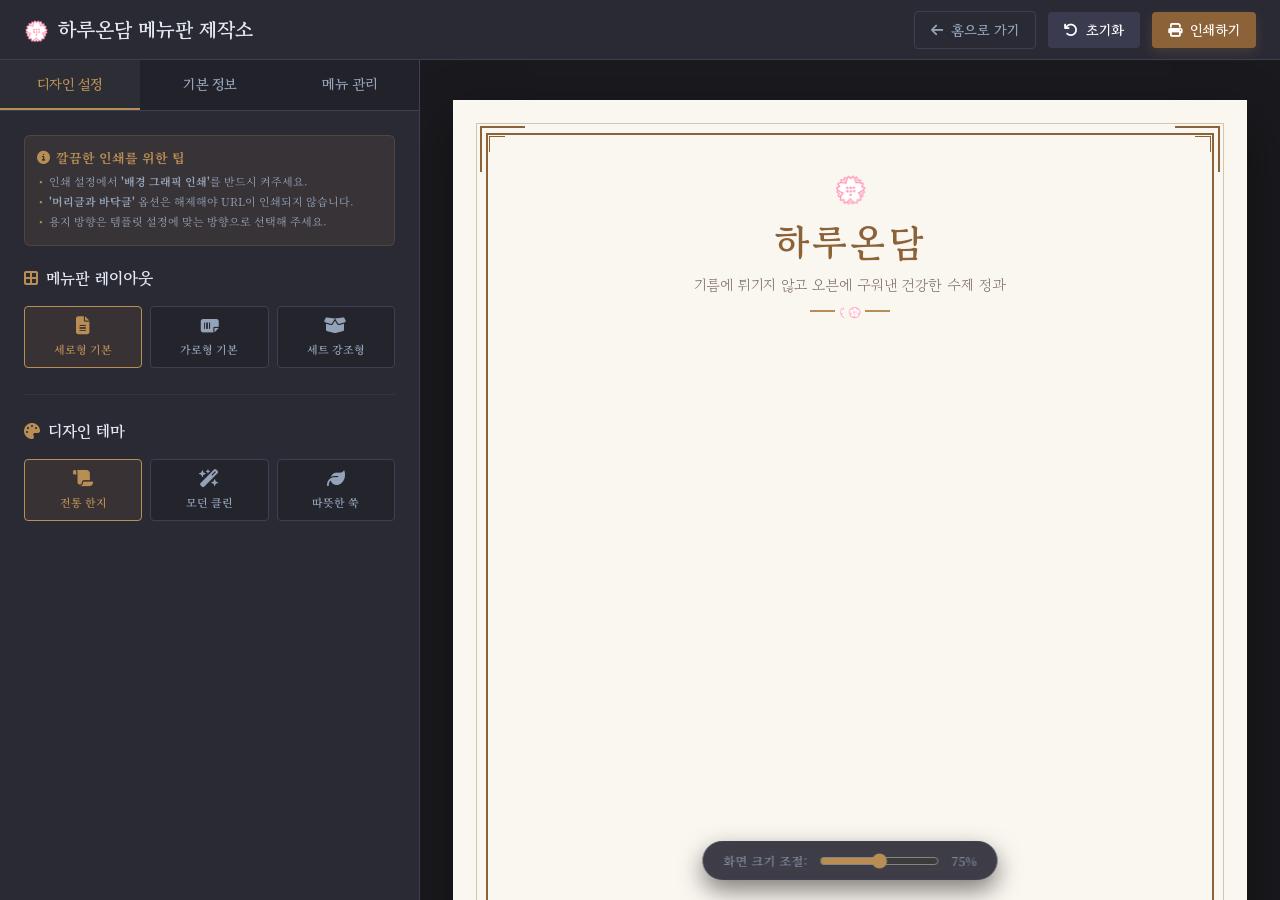
==== commit ca1beff6: "fix: 기존 다기능 메뉴판 제작소 복원 및 신규 5종 오란다 데이터 연동" ====
--- a/menu.html
+++ b/menu.html
@@ -3,180 +3,249 @@
 <head>
     <meta charset="UTF-8">
     <meta name="viewport" content="width=device-width, initial-scale=1.0">
-    <title>하루온담 - 실시간 가격표/메뉴판 생성기</title>
+    <title>하루온담 - 인쇄용 메뉴판 제작기 💮</title>
+    <meta name="description" content="하루온담 매장 비치용 및 고객 배포용 인쇄 메뉴판을 원하는 가격과 디자인으로 손쉽게 만들어 출력하세요.">
     <!-- Google Fonts -->
     <link href="https://fonts.googleapis.com/css2?family=Gowun+Batang:wght@400;700&family=Noto+Serif+KR:wght@300;400;600;700&family=Outfit:wght@300;400;600&display=swap" rel="stylesheet">
     <!-- FontAwesome for Icons -->
     <link rel="stylesheet" href="https://cdnjs.cloudflare.com/ajax/libs/font-awesome/6.4.0/css/all.min.css">
     <!-- Custom CSS -->
     <link rel="stylesheet" href="menu.css">
-    <!-- html2canvas Library -->
-    <script src="https://cdnjs.cloudflare.com/ajax/libs/html2canvas/1.4.1/html2canvas.min.js"></script>
 </head>
 <body>
 
+    <!-- App Header -->
+    <header class="app-header">
+        <a href="index.html" class="app-logo">
+            <span>💮</span> 하루온담 메뉴판 제작소
+        </a>
+        <div class="header-actions">
+            <a href="index.html" class="btn-header btn-back">
+                <i class="fa-solid fa-arrow-left"></i> 홈으로 가기
+            </a>
+            <button id="btn-reset" class="btn-header btn-reset">
+                <i class="fa-solid fa-arrow-rotate-left"></i> 초기화
+            </button>
+            <button id="btn-print" class="btn-header btn-print">
+                <i class="fa-solid fa-print"></i> 인쇄하기
+            </button>
+        </div>
+    </header>
+
+    <!-- App Container -->
     <div class="app-container">
-        <!-- Sidebar Controls -->
+        <!-- Sidebar Settings Panel -->
         <aside class="sidebar">
-            <div class="logo-section">
-                <img src="images/logo_generated.png" alt="하루온담 로고" onerror="this.src='images/logo1.png'">
-                <h1>가격표 생성기</h1>
-            </div>
-
-            <!-- Template Select -->
-            <div class="control-group">
-                <label for="control-template">템플릿 규격</label>
-                <select id="control-template">
-                    <option value="a4">매장 비치용 / A4 인쇄용</option>
-                    <option value="mobile">모바일 공유용 / 인스타 (9:16)</option>
-                </select>
-            </div>
-
-            <!-- Title & Subtitle -->
-            <div class="control-group">
-                <label for="control-title">메인 타이틀</label>
-                <input type="text" id="control-title" value="하루온담 가격안내">
-            </div>
-            <div class="control-group">
-                <label for="control-subtitle">서브 타이틀</label>
-                <input type="text" id="control-subtitle" value="오븐에 구워 정성을 더한 프리미엄 수제 정과 & 오란다">
-            </div>
-
-            <!-- Layout Options -->
-            <div class="control-group">
-                <label>디자인 옵션</label>
-                <label class="checkbox-label">
-                    <input type="checkbox" id="control-show-images" checked>
-                    제품 사진 표시하기
-                </label>
-            </div>
-
-            <div class="control-group">
-                <label for="control-font-size">글자 크기</label>
-                <select id="control-font-size">
-                    <option value="fs-small">작게 (기본)</option>
-                    <option value="fs-medium" selected>중간</option>
-                    <option value="fs-large">크게</option>
-                </select>
-            </div>
-
-            <!-- Notice box text -->
-            <div class="control-group">
-                <label for="control-notice">공지사항 문구</label>
-                <input type="text" id="control-notice" value="대량 주문 및 맞춤 포장은 최소 3~5일 전 문의주시면 정성껏 준비해 드립니다.">
-            </div>
-
-            <!-- Footer Contact Details -->
-            <div class="control-group">
-                <label for="control-contact-phone">연락처</label>
-                <input type="text" id="control-contact-phone" value="010-XXXX-XXXX">
-            </div>
-            <div class="control-group">
-                <label for="control-contact-insta">인스타그램</label>
-                <input type="text" id="control-contact-insta" value="@haruondam">
-            </div>
-            <div class="control-group">
-                <label for="control-contact-kakao">카카오톡</label>
-                <input type="text" id="control-contact-kakao" value="하루온담">
-            </div>
-
-            <!-- Interactive Price Editor Section -->
-            <div class="control-group" style="margin-top: 10px;">
-                <label style="border-bottom: 1.5px solid var(--primary); padding-bottom: 4px; margin-bottom: 5px;">실시간 가격 수정</label>
-                <div style="max-height: 200px; overflow-y: auto; display: flex; flex-direction: column; gap: 8px; padding-right: 5px;" id="price-editor-list">
-                    <!-- Dynamic fields will be populated by JS -->
-                </div>
-            </div>
-
-            <!-- Action Buttons -->
-            <div class="btn-group">
-                <button type="button" class="btn btn-primary" id="btn-download-image">
-                    <i class="fa-solid fa-file-image"></i> 이미지로 저장 (PNG)
-                </button>
-                <button type="button" class="btn btn-secondary" id="btn-print">
-                    <i class="fa-solid fa-print"></i> 가격표 인쇄하기 (PDF)
-                </button>
-                <a href="index.html" class="btn btn-outline" style="text-decoration: none;">
-                    <i class="fa-solid fa-house"></i> 메인 홈으로 이동
-                </a>
+            <!-- Sidebar Tabs -->
+            <div class="sidebar-tabs">
+                <button class="tab-btn active" data-target="tab-design">디자인 설정</button>
+                <button class="tab-btn" data-target="tab-info">기본 정보</button>
+                <button class="tab-btn" data-target="tab-items">메뉴 관리</button>
+            </div>
+
+            <!-- Sidebar Content -->
+            <div class="sidebar-content">
+                <!-- Tab Panel 1: Design Settings -->
+                <div id="tab-design" class="tab-panel active">
+                    <!-- Print Guidance -->
+                    <div class="print-guide-banner">
+                        <h4><i class="fa-solid fa-circle-info"></i> 깔끔한 인쇄를 위한 팁</h4>
+                        <ul>
+                            <li>인쇄 설정에서 <strong>'배경 그래픽 인쇄'</strong>를 반드시 켜주세요.</li>
+                            <li><strong>'머리글과 바닥글'</strong> 옵션은 해제해야 URL이 인쇄되지 않습니다.</li>
+                            <li>용지 방향은 템플릿 설정에 맞는 방향으로 선택해 주세요.</li>
+                        </ul>
+                    </div>
+
+                    <!-- Layout Selector -->
+                    <div class="form-section">
+                        <h3 class="form-section-title"><i class="fa-solid fa-border-all"></i> 메뉴판 레이아웃</h3>
+                        <div class="radio-group">
+                            <label class="radio-tile">
+                                <input type="radio" name="layout" value="portrait" checked>
+                                <i class="fa-solid fa-file-lines"></i>
+                                <span>세로형 기본</span>
+                            </label>
+                            <label class="radio-tile">
+                                <input type="radio" name="layout" value="landscape">
+                                <i class="fa-solid fa-file-lines" style="transform: rotate(90deg);"></i>
+                                <span>가로형 기본</span>
+                            </label>
+                            <label class="radio-tile">
+                                <input type="radio" name="layout" value="set-focus">
+                                <i class="fa-solid fa-box-open"></i>
+                                <span>세트 강조형</span>
+                            </label>
+                        </div>
+                    </div>
+
+                    <!-- Theme Selector -->
+                    <div class="form-section">
+                        <h3 class="form-section-title"><i class="fa-solid fa-palette"></i> 디자인 테마</h3>
+                        <div class="radio-group">
+                            <label class="radio-tile">
+                                <input type="radio" name="theme" value="hanji" checked>
+                                <i class="fa-solid fa-scroll"></i>
+                                <span>전통 한지</span>
+                            </label>
+                            <label class="radio-tile">
+                                <input type="radio" name="theme" value="modern">
+                                <i class="fa-solid fa-wand-magic-sparkles"></i>
+                                <span>모던 클린</span>
+                            </label>
+                            <label class="radio-tile">
+                                <input type="radio" name="theme" value="wood">
+                                <i class="fa-solid fa-leaf"></i>
+                                <span>따뜻한 쑥</span>
+                            </label>
+                        </div>
+                    </div>
+                </div>
+
+                <!-- Tab Panel 2: Store Info -->
+                <div id="tab-info" class="tab-panel">
+                    <div class="form-section">
+                        <h3 class="form-section-title"><i class="fa-solid fa-shop"></i> 상점 정보 설정</h3>
+                        <div class="form-group">
+                            <label for="store-title">메뉴판 주 타이틀</label>
+                            <input type="text" id="store-title" value="하루온담">
+                        </div>
+                        <div class="form-group">
+                            <label for="store-subtitle">서브 타이틀</label>
+                            <input type="text" id="store-subtitle" value="기름에 튀기지 않고 오븐에 구워낸 건강한 수제 정과">
+                        </div>
+                        <div class="form-group">
+                            <label for="store-emblem">상단 엠블럼 캐릭터/기호</label>
+                            <input type="text" id="store-emblem" value="💮">
+                        </div>
+                    </div>
+
+                    <div class="form-section">
+                        <h3 class="form-section-title"><i class="fa-solid fa-address-book"></i> 연락처 및 SNS 정보 (하단 표시)</h3>
+                        <div class="form-group">
+                            <label for="contact-phone">대표 연락처 (전화)</label>
+                            <input type="text" id="contact-phone" value="010-5107-7900">
+                        </div>
+                        <div class="form-group">
+                            <label for="contact-kakao">카카오톡 채널</label>
+                            <input type="text" id="contact-kakao" value="ondam79">
+                        </div>
+                        <div class="form-group">
+                            <label for="contact-instagram">인스타그램 아이디</label>
+                            <input type="text" id="contact-instagram" value="@juyeon4669">
+                        </div>
+                    </div>
+
+                    <div class="form-section">
+                        <h3 class="form-section-title"><i class="fa-solid fa-comment-dots"></i> 하단 공지 및 안내문</h3>
+                        <div class="form-group">
+                            <label for="store-notice">고객 안내문 (보관방법 등)</label>
+                            <textarea id="store-notice">기름에 튀기지 않고 오븐에 구워 느끼하지 않고 바삭한 프리미엄 수제 전통 정과입니다.&#10;답례품 대량 주문은 행사 2주 전 미리 예약주시면 정성껏 준비해 드립니다.</textarea>
+                        </div>
+                    </div>
+                </div>
+
+                <!-- Tab Panel 3: Menu Price Management -->
+                <div id="tab-items" class="tab-panel">
+                    <!-- Categorized Accordion / List -->
+                    <div class="form-section">
+                        <h3 class="form-section-title"><i class="fa-solid fa-cookie-bite"></i> 수제 정과류</h3>
+                        <div class="menu-editor-list" id="list-jeonggwa">
+                            <!-- Items loaded dynamically by JS -->
+                        </div>
+                    </div>
+
+                    <div class="form-section">
+                        <h3 class="form-section-title"><i class="fa-solid fa-cubes"></i> 수제 오란다류</h3>
+                        <div class="menu-editor-list" id="list-oranda">
+                            <!-- Items loaded dynamically by JS -->
+                        </div>
+                    </div>
+
+                    <div class="form-section">
+                        <h3 class="form-section-title"><i class="fa-solid fa-gift"></i> 선물 및 프리미엄 세트</h3>
+                        <div class="menu-editor-list" id="list-sets">
+                            <!-- Items loaded dynamically by JS -->
+                        </div>
+                    </div>
+
+                    <div class="form-section">
+                        <h3 class="form-section-title"><i class="fa-solid fa-tags"></i> 기타 상품</h3>
+                        <div class="menu-editor-list" id="list-others">
+                            <!-- Items loaded dynamically by JS -->
+                        </div>
+                    </div>
+                </div>
             </div>
         </aside>
 
-        <!-- Preview Area -->
-        <main class="preview-workspace">
-            <div class="menu-board-wrapper template-a4 fs-medium" id="menu-board">
-                <div class="menu-border-outer">
-                    <div class="ornament ornament-tl"></div>
-                    <div class="ornament ornament-tr"></div>
-                    <div class="ornament ornament-bl"></div>
-                    <div class="ornament ornament-br"></div>
+        <!-- Preview Space (Studio) -->
+        <main class="preview-space">
+            <!-- Scaling wrapper for layout adjustment -->
+            <div class="preview-scale-wrapper" id="preview-scale-wrapper">
+                <!-- A4 Sheet Template -->
+                <div class="print-page portrait" id="print-page">
+                    <!-- Design Lattice Borders -->
+                    <div class="page-border">
+                        <div class="page-border-inner"></div>
+                    </div>
                     
-                    <div class="menu-border-inner">
-                        <!-- Header -->
+                    <!-- Corner Ornaments (Traditional styles) -->
+                    <div class="border-ornament top-left"></div>
+                    <div class="border-ornament top-right"></div>
+                    <div class="border-ornament bottom-left"></div>
+                    <div class="border-ornament bottom-right"></div>
+
+                    <!-- Main Menu Content -->
+                    <div class="menu-container">
+                        <!-- Menu Header -->
                         <header class="menu-header">
-                            <span class="menu-header-badge">100% HANDMADE & OVEN BAKED</span>
-                            <div class="menu-title-container">
-                                <h1 class="menu-main-title" id="preview-title">하루온담 가격안내</h1>
-                                <span class="menu-subtitle" id="preview-subtitle">오븐에 구워 정성을 더한 프리미엄 수제 정과 & 오란다</span>
-                            </div>
+                            <div class="menu-emblem" id="preview-emblem">💮</div>
+                            <h1 class="menu-title" id="preview-title">하루온담</h1>
+                            <p class="menu-subtitle" id="preview-subtitle">기름에 튀기지 않고 오븐에 구워낸 건강한 수제 정과</p>
+                            <div class="deco-line"></div>
                         </header>
 
-                        <!-- Content Grid -->
-                        <div class="menu-content-grid" id="preview-content-grid">
-                            
-                            <!-- Column 1: Jeonggwa & Single Items -->
-                            <div class="menu-category" data-cat="jeonggwa">
-                                <div class="category-title-wrap">
-                                    <span class="category-icon"><i class="fa-solid fa-mortar-pestle"></i></span>
-                                    <h2 class="category-title">수제 정과류</h2>
-                                    <span class="category-icon"><i class="fa-solid fa-mortar-pestle"></i></span>
+                        <!-- Menu Body -->
+                        <div class="menu-body" id="preview-body">
+                            <!-- Items will be generated dynamically based on layout selection -->
+                        </div>
+
+                        <!-- Menu Footer -->
+                        <footer class="menu-footer">
+                            <p class="footer-notice" id="preview-notice">
+                                기름에 튀기지 않고 오븐에 구워 느끼하지 않고 바삭한 프리미엄 수제 전통 정과입니다.<br>
+                                답례품 대량 주문은 행사 2주 전 미리 예약주시면 정성껏 준비해 드립니다.
+                            </p>
+                            <div class="footer-contact">
+                                <div class="contact-value" id="preview-phone-wrap">
+                                    <span class="icon"><i class="fa-solid fa-phone"></i></span>
+                                    <span id="preview-phone">010-5107-7900</span>
                                 </div>
-                                <div class="menu-items-list" id="list-jeonggwa">
-                                    <!-- Populated dynamically -->
+                                <div class="contact-value" id="preview-kakao-wrap">
+                                    <span class="icon"><i class="fa-comment fa-solid"></i></span>
+                                    <span id="preview-kakao">하루온담</span>
+                                </div>
+                                <div class="contact-value" id="preview-insta-wrap">
+                                    <span class="icon"><i class="fa-brands fa-instagram"></i></span>
+                                    <span id="preview-insta">@juyeon4669</span>
                                 </div>
                             </div>
-
-                            <!-- Column 2: Oranda & Gift Sets -->
-                            <div class="menu-category" data-cat="oranda">
-                                <div class="category-title-wrap">
-                                    <span class="category-icon"><i class="fa-solid fa-cookie-bite"></i></span>
-                                    <h2 class="category-title">수제 오란다 & 세트</h2>
-                                    <span class="category-icon"><i class="fa-solid fa-cookie-bite"></i></span>
-                                </div>
-                                <div class="menu-items-list" id="list-oranda">
-                                    <!-- Populated dynamically -->
-                                </div>
-                            </div>
-
-                        </div>
-
-                        <!-- Bottom Notice -->
-                        <div class="menu-notice-box" id="preview-notice-box">
-                            <strong>[안내]</strong> <span id="preview-notice">대량 주문 및 맞춤 포장은 최소 3~5일 전 문의주시면 정성껏 준비해 드립니다.</span>
-                        </div>
-
-                        <!-- Footer Contacts -->
-                        <footer class="menu-footer">
-                            <div class="footer-info-item">
-                                <i class="fa-solid fa-phone"></i>
-                                <span id="preview-phone">010-XXXX-XXXX</span>
-                            </div>
-                            <div class="footer-info-item">
-                                <i class="fa-brands fa-instagram"></i>
-                                <span id="preview-insta">@haruondam</span>
-                            </div>
-                            <div class="footer-info-item">
-                                <i class="fa-solid fa-comment"></i>
-                                <span>카카오톡: <strong id="preview-kakao">하루온담</strong></span>
-                            </div>
                         </footer>
                     </div>
                 </div>
+            </div>
+
+            <!-- Screen scale controller -->
+            <div class="scale-control-bar">
+                <span>화면 크기 조절:</span>
+                <input type="range" min="0.3" max="1.2" step="0.05" value="0.75" class="scale-slider" id="scale-slider">
+                <span id="scale-value">75%</span>
             </div>
         </main>
     </div>
 
-    <!-- Main JavaScript -->
+    <!-- Custom Script -->
     <script src="menu.js"></script>
 </body>
 </html>
--- a/menu.css
+++ b/menu.css
@@ -1,26 +1,35 @@
 /* --------------------------------------------------------
-   하루온담 - 가격표/메뉴판 생성기 스타일시트 (menu.css)
-   Aesthetic: Premium Modern Traditional, Beige & Gold Accent
+   하루온담 - 인쇄용 메뉴판 제작기 스타일시트 (menu_style.css)
+   Aesthetic: Traditional Traditionalism, Modern Clean, Warm Earthy
+   Supports: Live Web Preview, Realtime Scaling, Printing Optimizations
 ----------------------------------------------------------- */
 
+/* CSS Variables */
 :root {
-    --primary: #8C6239;         /* 황갈색 */
-    --primary-dark: #5A3E22;
-    --primary-light: #F4EFE6;   /* 한지색 */
-    --secondary: #5C6B5E;       /* 쑥색 */
-    --accent: #B88E55;          /* 전통 골드 */
-    --background: #FAF6F0;      /* 연베이지 배경 */
-    --text-dark: #2D221E;       /* 다크 브라운 */
-    --text-light: #61534E;      /* 미디엄 브라운 */
-    --border-color: #E2D6C5;
-    
+    /* UI Variables (Control Panel) */
+    --ui-bg: #1e1e24;
+    --ui-sidebar: #2a2a35;
+    --ui-border: #3f3f52;
+    --ui-text: #e2e8f0;
+    --ui-text-muted: #94a3b8;
+    --ui-accent: #8C6239;
+    --ui-accent-hover: #b88e55;
+    
+    /* Theme 1: 전통 한지 (Traditional Hanji) - Default */
+    --menu-bg: #faf6f0;
+    --menu-primary: #8c6239;
+    --menu-secondary: #5c6b5e;
+    --menu-accent: #b88e55;
+    --menu-text: #2d221e;
+    --menu-text-muted: #7d6e67;
+    --menu-border: #d4c5b3;
+    
+    /* Fonts */
     --font-heading: 'Gowun Batang', 'Noto Serif KR', serif;
     --font-body: 'Noto Serif KR', sans-serif;
-    --shadow-sm: 0 4px 10px rgba(140, 98, 57, 0.08);
-    --shadow-md: 0 10px 25px rgba(140, 98, 57, 0.15);
-}
-
-/* Reset & Base */
+}
+
+/* Reset */
 * {
     margin: 0;
     padding: 0;
@@ -29,501 +38,1007 @@
 
 body {
     font-family: var(--font-body);
-    background-color: #EFEBE4;
-    color: var(--text-dark);
-    display: flex;
-    min-height: 100vh;
-    overflow-x: hidden;
-}
-
-/* App Layout */
+    background-color: #121214;
+    color: var(--ui-text);
+    overflow: hidden;
+    height: 100vh;
+    display: flex;
+    flex-direction: column;
+}
+
+/* App Header */
+.app-header {
+    height: 60px;
+    background-color: var(--ui-sidebar);
+    border-bottom: 1px solid var(--ui-border);
+    display: flex;
+    justify-content: space-between;
+    align-items: center;
+    padding: 0 24px;
+    z-index: 10;
+}
+
+.app-logo {
+    font-family: var(--font-heading);
+    font-size: 20px;
+    font-weight: 700;
+    color: var(--ui-text);
+    text-decoration: none;
+    display: flex;
+    align-items: center;
+    gap: 8px;
+}
+
+.app-logo span {
+    color: var(--ui-accent-hover);
+}
+
+.header-actions {
+    display: flex;
+    align-items: center;
+    gap: 12px;
+}
+
+.btn-header {
+    display: inline-flex;
+    align-items: center;
+    gap: 8px;
+    padding: 8px 16px;
+    border-radius: 4px;
+    font-family: var(--font-heading);
+    font-weight: 700;
+    font-size: 14px;
+    cursor: pointer;
+    transition: all 0.2s ease;
+    border: none;
+    text-decoration: none;
+}
+
+.btn-back {
+    background-color: transparent;
+    color: var(--ui-text-muted);
+    border: 1px solid var(--ui-border);
+}
+
+.btn-back:hover {
+    color: var(--ui-text);
+    background-color: rgba(255, 255, 255, 0.05);
+}
+
+.btn-print {
+    background-color: var(--ui-accent);
+    color: white;
+    box-shadow: 0 4px 12px rgba(140, 98, 57, 0.3);
+}
+
+.btn-print:hover {
+    background-color: var(--ui-accent-hover);
+    transform: translateY(-1px);
+}
+
+.btn-reset {
+    background-color: #3b3b4f;
+    color: white;
+}
+
+.btn-reset:hover {
+    background-color: #4b4b63;
+}
+
+/* App Main Container */
 .app-container {
-    display: flex;
-    width: 100%;
-}
-
-/* Sidebar / Control Panel */
+    flex: 1;
+    display: flex;
+    overflow: hidden;
+    position: relative;
+}
+
+/* Sidebar Control Panel */
 .sidebar {
-    width: 360px;
-    background-color: #FFFFFF;
-    border-right: 1px solid #DFD9CE;
-    padding: 30px 24px;
-    height: 100vh;
-    position: sticky;
-    top: 0;
+    width: 420px;
+    background-color: var(--ui-sidebar);
+    border-right: 1px solid var(--ui-border);
+    display: flex;
+    flex-direction: column;
+    overflow: hidden;
+    flex-shrink: 0;
+}
+
+.sidebar-tabs {
+    display: flex;
+    background-color: rgba(0, 0, 0, 0.2);
+    border-bottom: 1px solid var(--ui-border);
+}
+
+.tab-btn {
+    flex: 1;
+    padding: 14px 8px;
+    background: none;
+    border: none;
+    color: var(--ui-text-muted);
+    font-family: var(--font-heading);
+    font-weight: 700;
+    font-size: 14px;
+    cursor: pointer;
+    text-align: center;
+    border-bottom: 2px solid transparent;
+    transition: all 0.2s ease;
+}
+
+.tab-btn:hover {
+    color: var(--ui-text);
+    background-color: rgba(255, 255, 255, 0.02);
+}
+
+.tab-btn.active {
+    color: var(--ui-accent-hover);
+    border-bottom-color: var(--ui-accent-hover);
+    background-color: rgba(255, 255, 255, 0.05);
+}
+
+.sidebar-content {
+    flex: 1;
     overflow-y: auto;
-    display: flex;
-    flex-direction: column;
-    gap: 24px;
-    box-shadow: 4px 0 15px rgba(0, 0, 0, 0.03);
-    z-index: 10;
-}
-
-.logo-section {
-    text-align: center;
-    border-bottom: 2px solid var(--primary-light);
+    padding: 24px;
+}
+
+.tab-panel {
+    display: none;
+}
+
+.tab-panel.active {
+    display: block;
+}
+
+/* Settings Form Elements */
+.form-section {
+    margin-bottom: 24px;
+    border-bottom: 1px solid rgba(255, 255, 255, 0.05);
     padding-bottom: 20px;
-    margin-bottom: 10px;
-}
-
-.logo-section img {
-    height: 32px;
-    margin-bottom: 8px;
-}
-
-.logo-section h1 {
+}
+
+.form-section:last-child {
+    border-bottom: none;
+    padding-bottom: 0;
+}
+
+.form-section-title {
     font-family: var(--font-heading);
-    font-size: 18px;
-    color: var(--primary);
-    font-weight: 700;
-}
-
-.control-group {
-    display: flex;
-    flex-direction: column;
+    font-size: 16px;
+    font-weight: 700;
+    margin-bottom: 16px;
+    color: var(--ui-text);
+    display: flex;
+    align-items: center;
     gap: 8px;
 }
 
-.control-group label {
-    font-size: 13.5px;
-    font-weight: 700;
-    color: var(--text-light);
-    display: flex;
-    justify-content: space-between;
-    align-items: center;
-}
-
-.control-group input[type="text"],
-.control-group select {
+.form-section-title i {
+    color: var(--ui-accent-hover);
+}
+
+.form-group {
+    margin-bottom: 14px;
+}
+
+.form-group:last-child {
+    margin-bottom: 0;
+}
+
+label {
+    display: block;
+    font-size: 13px;
+    font-weight: 600;
+    color: var(--ui-text-muted);
+    margin-bottom: 6px;
+}
+
+input[type="text"],
+input[type="number"],
+textarea,
+select {
     width: 100%;
     padding: 10px 12px;
-    border: 1px solid #DFD9CE;
+    background-color: rgba(0, 0, 0, 0.2);
+    border: 1px solid var(--ui-border);
+    border-radius: 4px;
+    color: var(--ui-text);
+    font-family: var(--font-body);
+    font-size: 13px;
+    transition: border-color 0.2s ease;
+}
+
+input[type="text"]:focus,
+input[type="number"]:focus,
+textarea:focus,
+select:focus {
+    outline: none;
+    border-color: var(--ui-accent-hover);
+}
+
+textarea {
+    resize: vertical;
+    min-height: 60px;
+}
+
+.radio-group, .select-grid {
+    display: grid;
+    grid-template-columns: repeat(3, 1fr);
+    gap: 8px;
+}
+
+.radio-tile {
+    display: flex;
+    flex-direction: column;
+    align-items: center;
+    justify-content: center;
+    padding: 10px 6px;
+    border: 1px solid var(--ui-border);
+    border-radius: 4px;
+    cursor: pointer;
+    transition: all 0.2s ease;
+    background-color: rgba(0, 0, 0, 0.15);
+    text-align: center;
+}
+
+.radio-tile i {
+    font-size: 18px;
+    margin-bottom: 6px;
+    color: var(--ui-text-muted);
+}
+
+.radio-tile span {
+    font-size: 11px;
+    font-weight: 600;
+}
+
+.radio-tile input {
+    display: none;
+}
+
+.radio-tile:hover {
+    border-color: rgba(184, 142, 85, 0.5);
+    color: var(--ui-text);
+}
+
+.radio-tile:has(input:checked) {
+    border-color: var(--ui-accent-hover);
+    background-color: rgba(140, 98, 57, 0.15);
+    color: var(--ui-accent-hover);
+}
+
+.radio-tile:has(input:checked) i {
+    color: var(--ui-accent-hover);
+}
+
+/* Menu Item Editor List */
+.menu-editor-list {
+    display: flex;
+    flex-direction: column;
+    gap: 12px;
+}
+
+.menu-editor-card {
+    background-color: rgba(0, 0, 0, 0.15);
+    border: 1px solid var(--ui-border);
     border-radius: 6px;
-    font-family: inherit;
-    font-size: 13.5px;
-    background-color: #FAFAFA;
-    color: var(--text-dark);
-    transition: border-color 0.2s;
-}
-
-.control-group input[type="text"]:focus,
-.control-group select:focus {
-    outline: none;
-    border-color: var(--primary);
-    background-color: #FFFFFF;
-}
-
-.checkbox-label {
+    padding: 12px;
+    transition: all 0.2s ease;
+}
+
+.menu-editor-card.disabled {
+    opacity: 0.5;
+}
+
+.card-header {
+    display: flex;
+    justify-content: space-between;
+    align-items: center;
+    margin-bottom: 8px;
+}
+
+.card-title-wrap {
     display: flex;
     align-items: center;
     gap: 8px;
+}
+
+.card-index {
+    font-size: 11px;
+    font-weight: 700;
+    color: var(--ui-accent-hover);
+    background-color: rgba(140, 98, 57, 0.15);
+    padding: 2px 6px;
+    border-radius: 3px;
+}
+
+.card-toggle {
+    display: flex;
+    align-items: center;
+    gap: 6px;
+    font-size: 11px;
+    font-weight: 600;
+    color: var(--ui-text-muted);
     cursor: pointer;
-    font-size: 13.5px;
-    font-weight: 500 !important;
-    color: var(--text-dark) !important;
-}
-
-.checkbox-label input[type="checkbox"] {
-    width: 16px;
-    height: 16px;
-    accent-color: var(--primary);
-}
-
-.range-val {
-    font-size: 12px;
-    color: var(--primary);
-    font-weight: bold;
-}
-
-.btn-group {
+}
+
+.card-toggle input {
+    cursor: pointer;
+}
+
+.card-fields {
+    display: grid;
+    grid-template-columns: 2fr 1fr;
+    gap: 8px;
+    margin-bottom: 8px;
+}
+
+.card-desc-field {
+    grid-column: span 2;
+}
+
+/* Preview Space (Studio) */
+.preview-space {
+    flex: 1;
+    background-color: #1a1a1e;
+    overflow: auto;
+    padding: 40px;
+    display: flex;
+    justify-content: center;
+    align-items: flex-start;
+    position: relative;
+}
+
+/* Scaling container for fit-to-screen */
+.preview-scale-wrapper {
+    transform-origin: top center;
+    transition: transform 0.2s ease;
+}
+
+/* A4 Sheet Simulator */
+.print-page {
+    background-color: var(--menu-bg);
+    color: var(--menu-text);
+    box-shadow: 0 20px 50px rgba(0, 0, 0, 0.4);
+    position: relative;
+    overflow: hidden;
+    transition: all 0.3s ease;
+    box-sizing: border-box;
     display: flex;
     flex-direction: column;
-    gap: 10px;
-    margin-top: auto;
-    padding-top: 20px;
-    border-top: 1px solid #DFD9CE;
-}
-
-.btn {
-    display: inline-flex;
+}
+
+/* A4 Dimensions */
+.print-page.portrait {
+    width: 210mm;
+    height: 297mm;
+    padding: 18mm 18mm;
+}
+
+.print-page.landscape {
+    width: 297mm;
+    height: 210mm;
+    padding: 16mm 18mm;
+}
+
+/* Traditional Lattice Border */
+.page-border {
+    position: absolute;
+    top: 6mm;
+    bottom: 6mm;
+    left: 6mm;
+    right: 6mm;
+    border: 1px solid var(--menu-border);
+    pointer-events: none;
+    display: block;
+    z-index: 1;
+}
+
+.page-border-inner {
+    position: absolute;
+    top: 2.5mm;
+    bottom: 2.5mm;
+    left: 2.5mm;
+    right: 2.5mm;
+    border: 2px solid var(--menu-primary);
+    pointer-events: none;
+}
+
+/* Corner Ornaments */
+.border-ornament {
+    position: absolute;
+    width: 12mm;
+    height: 12mm;
+    border: 2px solid var(--menu-primary);
+    z-index: 2;
+}
+
+.border-ornament.top-left {
+    top: 7mm;
+    left: 7mm;
+    border-right: none;
+    border-bottom: none;
+}
+.border-ornament.top-left::after {
+    content: '';
+    position: absolute;
+    top: 2mm;
+    left: 2mm;
+    width: 4mm;
+    height: 4mm;
+    border-top: 1px solid var(--menu-primary);
+    border-left: 1px solid var(--menu-primary);
+}
+
+.border-ornament.top-right {
+    top: 7mm;
+    right: 7mm;
+    border-left: none;
+    border-bottom: none;
+}
+.border-ornament.top-right::after {
+    content: '';
+    position: absolute;
+    top: 2mm;
+    right: 2mm;
+    width: 4mm;
+    height: 4mm;
+    border-top: 1px solid var(--menu-primary);
+    border-right: 1px solid var(--menu-primary);
+}
+
+.border-ornament.bottom-left {
+    bottom: 7mm;
+    left: 7mm;
+    border-right: none;
+    border-top: none;
+}
+.border-ornament.bottom-left::after {
+    content: '';
+    position: absolute;
+    bottom: 2mm;
+    left: 2mm;
+    width: 4mm;
+    height: 4mm;
+    border-bottom: 1px solid var(--menu-primary);
+    border-left: 1px solid var(--menu-primary);
+}
+
+.border-ornament.bottom-right {
+    bottom: 7mm;
+    right: 7mm;
+    border-left: none;
+    border-top: none;
+}
+.border-ornament.bottom-right::after {
+    content: '';
+    position: absolute;
+    bottom: 2mm;
+    right: 2mm;
+    width: 4mm;
+    height: 4mm;
+    border-bottom: 1px solid var(--menu-primary);
+    border-right: 1px solid var(--menu-primary);
+}
+
+/* Printable Menu Content Layout */
+.menu-container {
+    height: 100%;
+    display: flex;
+    flex-direction: column;
+    position: relative;
+    z-index: 2;
+}
+
+/* Header Area */
+.menu-header {
+    text-align: center;
+    margin-bottom: 10mm;
+}
+
+.menu-emblem {
+    font-size: 20pt;
+    margin-bottom: 2mm;
+    color: var(--menu-primary);
+}
+
+.menu-title {
+    font-family: var(--font-heading);
+    font-size: 28pt;
+    font-weight: 700;
+    letter-spacing: 3px;
+    margin-bottom: 1.5mm;
+    color: var(--menu-primary);
+}
+
+.menu-subtitle {
+    font-family: var(--font-heading);
+    font-size: 11pt;
+    color: var(--menu-text-muted);
+    font-weight: 400;
+    max-width: 80%;
+    margin: 0 auto;
+}
+
+/* Decorative Wave Line */
+.deco-line {
+    width: 80px;
+    height: 2px;
+    background-color: var(--menu-accent);
+    margin: 4mm auto;
+    position: relative;
+}
+
+.deco-line::before, .deco-line::after {
+    content: '💮';
+    position: absolute;
+    font-size: 8pt;
+    top: 50%;
+    transform: translateY(-50%);
+    background: var(--menu-bg);
+    padding: 0 4px;
+}
+.deco-line::before { left: 25px; }
+.deco-line::after { right: 25px; }
+
+/* Menu Body Grid */
+.menu-body {
+    flex: 1;
+    display: flex;
+    flex-direction: column;
+    gap: 8mm;
+}
+
+/* 2 Column Section Layout for Portrait */
+.menu-columns-two {
+    display: grid;
+    grid-template-columns: 1fr 1fr;
+    gap: 10mm;
+}
+
+/* 3 Column Section Layout for Landscape */
+.menu-columns-three {
+    display: grid;
+    grid-template-columns: 1fr 1fr 1fr;
+    gap: 8mm;
+    flex: 1;
+}
+
+/* Category Box */
+.menu-category {
+    margin-bottom: 4mm;
+}
+
+.category-title {
+    font-family: var(--font-heading);
+    font-size: 14pt;
+    font-weight: 700;
+    color: var(--menu-primary);
+    border-bottom: 1px solid var(--menu-border);
+    padding-bottom: 1.5mm;
+    margin-bottom: 4mm;
+    display: flex;
+    align-items: center;
+    gap: 8px;
+}
+
+.category-title::before {
+    content: '💮';
+    font-size: 10pt;
+    color: var(--menu-accent);
+}
+
+.category-items {
+    display: flex;
+    flex-direction: column;
+    gap: 3.5mm;
+}
+
+/* Menu Item */
+.menu-item {
+    display: flex;
+    flex-direction: column;
+    page-break-inside: avoid;
+}
+
+.item-main {
+    display: flex;
+    justify-content: space-between;
+    align-items: baseline;
+    gap: 6px;
+}
+
+.item-name {
+    font-family: var(--font-heading);
+    font-size: 11pt;
+    font-weight: 700;
+    color: var(--menu-text);
+}
+
+.item-dots {
+    flex: 1;
+    border-bottom: 1px dotted var(--menu-border);
+    margin: 0 4px;
+    height: 1px;
+}
+
+.item-price {
+    font-family: var(--font-heading);
+    font-size: 11pt;
+    font-weight: 700;
+    color: var(--menu-primary);
+    white-space: nowrap;
+}
+
+.item-desc {
+    font-size: 8.5pt;
+    color: var(--menu-text-muted);
+    margin-top: 1mm;
+    line-height: 1.4;
+}
+
+.item-options-list {
+    display: flex;
+    flex-direction: column;
+    gap: 3px;
+    margin-top: 1mm;
+    padding-left: 4mm;
+}
+
+.item-option-row {
+    display: flex;
+    justify-content: space-between;
+    align-items: baseline;
+    gap: 6px;
+}
+
+.option-name {
+    font-size: 10pt;
+    color: var(--menu-text);
+    font-weight: 500;
+}
+
+.option-price {
+    font-family: var(--font-heading);
+    font-size: 10pt;
+    font-weight: 700;
+    color: var(--menu-primary);
+    white-space: nowrap;
+}
+
+/* Highlight Box (Gift Sets) */
+.menu-featured-box {
+    background-color: rgba(140, 98, 57, 0.04);
+    border: 1px solid var(--menu-border);
+    border-radius: 4px;
+    padding: 5mm;
+    margin-top: 2mm;
+}
+
+.featured-title {
+    font-family: var(--font-heading);
+    font-size: 12pt;
+    font-weight: 700;
+    color: var(--menu-primary);
+    text-align: center;
+    margin-bottom: 4mm;
+    display: flex;
     align-items: center;
     justify-content: center;
     gap: 8px;
-    padding: 12px 20px;
-    border-radius: 6px;
-    font-size: 14px;
-    font-weight: 700;
-    cursor: pointer;
-    transition: all 0.2s ease-in-out;
-    border: none;
-    font-family: inherit;
-}
-
-.btn-primary {
-    background-color: var(--primary);
-    color: #FFFFFF;
-    box-shadow: 0 4px 10px rgba(140, 98, 57, 0.2);
-}
-
-.btn-primary:hover {
-    background-color: var(--primary-dark);
-    transform: translateY(-2px);
-}
-
-.btn-secondary {
-    background-color: var(--secondary);
-    color: #FFFFFF;
-    box-shadow: 0 4px 10px rgba(92, 107, 94, 0.2);
-}
-
-.btn-secondary:hover {
-    background-color: #4A564C;
-    transform: translateY(-2px);
-}
-
-.btn-outline {
-    background-color: transparent;
-    border: 1px solid var(--primary);
-    color: var(--primary);
-}
-
-.btn-outline:hover {
-    background-color: var(--primary-light);
-}
-
-/* Main Preview Workspace */
-.preview-workspace {
-    flex-grow: 1;
-    padding: 40px;
-    display: flex;
-    justify-content: center;
-    align-items: center;
-    overflow-y: auto;
-    height: 100vh;
-}
-
-/* Menu Board Container */
-.menu-board-wrapper {
-    box-shadow: var(--shadow-md);
-    transition: all 0.3s ease;
-    background-color: var(--background);
-    position: relative;
-    overflow: hidden;
-}
-
-/* A4 Vertical Template */
-.template-a4 {
-    width: 794px; /* A4 standard pixels at 96 dpi */
-    height: 1123px;
-    padding: 55px;
-    display: flex;
-    flex-direction: column;
-}
-
-/* Mobile 9:16 Template */
-.template-mobile {
-    width: 600px;
-    height: 1067px; /* 9:16 aspect ratio */
-    padding: 45px 35px;
-    display: flex;
-    flex-direction: column;
-}
-
-/* Menu Board Outer Border */
-.menu-border-outer {
-    border: 2px solid var(--primary);
-    padding: 6px;
-    height: 100%;
-    width: 100%;
-    position: relative;
-    display: flex;
-    flex-direction: column;
-}
-
-.menu-border-inner {
-    border: 1px dashed var(--accent);
-    padding: 30px;
-    height: 100%;
-    width: 100%;
-    display: flex;
-    flex-direction: column;
-    justify-content: space-between;
-    background-color: #FAF8F5; /* 더 화사하고 깨끗한 배경 */
-    position: relative;
-}
-
-/* Traditional Corner Ornaments */
-.ornament {
-    position: absolute;
-    width: 20px;
-    height: 20px;
-    border-color: var(--primary);
-    border-style: solid;
-    z-index: 1;
-}
-.ornament-tl { top: 3px; left: 3px; border-width: 2px 0 0 2px; }
-.ornament-tr { top: 3px; right: 3px; border-width: 2px 2px 0 0; }
-.ornament-bl { bottom: 3px; left: 3px; border-width: 0 0 2px 2px; }
-.ornament-br { bottom: 3px; right: 3px; border-width: 0 2px 2px 0; }
-
-/* Menu Header */
-.menu-header {
-    text-align: center;
-    margin-bottom: 25px;
-}
-
-.menu-header-badge {
-    display: inline-block;
-    border: 1px solid var(--primary);
-    padding: 3px 12px;
-    font-size: 12px;
-    font-weight: 700;
-    color: var(--primary);
-    margin-bottom: 12px;
-    letter-spacing: 2px;
-}
-
-.menu-title-container {
-    display: flex;
-    flex-direction: column;
-    align-items: center;
-    gap: 5px;
-}
-
-.menu-main-title {
-    font-family: var(--font-heading);
-    font-size: 34px;
-    font-weight: 700;
-    color: var(--primary-dark);
-    letter-spacing: 1px;
-}
-
-.menu-subtitle {
-    font-size: 14px;
-    color: var(--text-light);
-    letter-spacing: 0.5px;
-    position: relative;
-    display: inline-block;
-    padding: 0 15px;
-}
-
-.menu-subtitle::before,
-.menu-subtitle::after {
-    content: "•";
-    color: var(--accent);
-    position: absolute;
-    top: 50%;
-    transform: translateY(-50%);
-}
-.menu-subtitle::before { left: 0; }
-.menu-subtitle::after { right: 0; }
-
-/* Menu Body Content Layout */
-.menu-content-grid {
-    flex-grow: 1;
+}
+
+.featured-grid-2 {
     display: grid;
     grid-template-columns: 1fr 1fr;
-    gap: 30px;
+    gap: 4mm 8mm;
+}
+
+/* Menu Footer Area */
+.menu-footer {
+    text-align: center;
+    margin-top: auto;
+    padding-top: 6mm;
+    border-top: 1px double var(--menu-border);
+}
+
+.footer-notice {
+    font-size: 8.5pt;
+    color: var(--menu-text-muted);
+    margin-bottom: 4mm;
+    line-height: 1.5;
+}
+
+.footer-contact {
+    display: flex;
+    justify-content: center;
+    flex-wrap: wrap;
+    gap: 6mm;
+    font-size: 9pt;
+    font-weight: 600;
+    color: var(--menu-text);
+}
+
+.contact-value {
+    display: inline-flex;
+    align-items: center;
+    gap: 4px;
+}
+
+.contact-value span.icon {
+    color: var(--menu-primary);
+}
+
+/* --------------------------------------------------------
+   Design Themes Styling
+----------------------------------------------------------- */
+
+/* Theme: 전통 한지 (default, handled by variables) */
+
+/* Theme: 모던 클린 (Modern Clean) */
+.theme-modern {
+    --menu-bg: #ffffff;
+    --menu-primary: #111111;
+    --menu-secondary: #444444;
+    --menu-accent: #666666;
+    --menu-text: #222222;
+    --menu-text-muted: #666666;
+    --menu-border: #dddddd;
+}
+.theme-modern .page-border-inner {
+    border-color: #111111;
+    border-width: 1px;
+}
+.theme-modern .border-ornament {
+    display: none;
+}
+.theme-modern .deco-line::before, .theme-modern .deco-line::after {
+    content: '';
+}
+.theme-modern .category-title::before {
+    content: '■';
+    font-size: 8pt;
+    color: #111111;
+}
+
+/* Theme: 따뜻한 쑥 (Warm Wood/Mugwort) */
+.theme-wood {
+    --menu-bg: #faf8f5;
+    --menu-primary: #5c6b5e; /* mugwort */
+    --menu-secondary: #8c6239; /* warm brown */
+    --menu-accent: #8c6239;
+    --menu-text: #2e3530;
+    --menu-text-muted: #68756a;
+    --menu-border: #d0dcd1;
+}
+.theme-wood .page-border-inner {
+    border-color: var(--menu-primary);
+}
+.theme-wood .border-ornament {
+    border-color: var(--menu-primary);
+}
+.theme-wood .border-ornament::after {
+    border-color: var(--menu-primary);
+}
+.theme-wood .deco-line::before, .theme-wood .deco-line::after {
+    content: '🍂';
+}
+.theme-wood .category-title::before {
+    content: '🍂';
+    font-size: 10pt;
+    color: var(--menu-primary);
+}
+
+/* --------------------------------------------------------
+   Print Layout Specific Styling (Web view vs Print view)
+----------------------------------------------------------- */
+
+/* Dynamic Layout Adjustments for Set-Focused Portrait (Template C) */
+.layout-set-focus .menu-columns-two {
+    grid-template-columns: 1fr;
+    gap: 4mm;
+}
+.layout-set-focus .menu-category {
+    margin-bottom: 2mm;
+}
+.layout-set-focus .category-items {
+    display: grid;
+    grid-template-columns: 1fr 1fr;
+    gap: 2mm 6mm;
+}
+.layout-set-focus .menu-featured-box {
+    background-color: rgba(140, 98, 57, 0.06);
+    padding: 6mm;
+    margin-top: 0;
+}
+.layout-set-focus .featured-grid-2 {
+    grid-template-columns: 1fr;
+    gap: 3mm;
+}
+.layout-set-focus .featured-grid-2 .menu-item {
+    border-bottom: 1px dashed var(--menu-border);
+    padding-bottom: 2mm;
+}
+.layout-set-focus .featured-grid-2 .menu-item:last-child {
+    border-bottom: none;
+    padding-bottom: 0;
+}
+
+/* Screen Scaling Adjustment Slider UI */
+.scale-control-bar {
+    position: absolute;
+    bottom: 20px;
+    left: 50%;
+    transform: translateX(-50%);
+    background: rgba(42, 42, 53, 0.9);
+    border: 1px solid var(--ui-border);
+    border-radius: 30px;
+    padding: 10px 20px;
+    display: flex;
+    align-items: center;
+    gap: 12px;
+    z-index: 5;
+    box-shadow: 0 10px 25px rgba(0,0,0,0.5);
+    backdrop-filter: blur(8px);
+}
+
+.scale-control-bar span {
+    font-size: 12px;
+    color: var(--ui-text-muted);
+}
+
+.scale-slider {
+    width: 120px;
+    accent-color: var(--ui-accent-hover);
+}
+
+/* Print Guidelines Banner */
+.print-guide-banner {
+    background-color: rgba(184, 142, 85, 0.1);
+    border: 1px solid rgba(184, 142, 85, 0.2);
+    border-radius: 6px;
+    padding: 12px;
     margin-bottom: 20px;
 }
 
-/* When in Mobile template, stack them single column */
-.template-mobile .menu-content-grid {
-    grid-template-columns: 1fr;
-    gap: 20px;
-}
-
-.menu-category {
-    display: flex;
-    flex-direction: column;
-    gap: 15px;
-}
-
-.category-title-wrap {
-    display: flex;
-    align-items: center;
-    justify-content: center;
-    gap: 10px;
-    margin-bottom: 5px;
-    border-bottom: 1.5px solid var(--primary);
-    padding-bottom: 6px;
-}
-
-.category-title {
-    font-family: var(--font-heading);
-    font-size: 18px;
-    font-weight: 700;
-    color: var(--primary);
-    letter-spacing: 0.5px;
-}
-
-.category-icon {
-    color: var(--accent);
-    font-size: 14px;
-}
-
-.menu-items-list {
-    display: flex;
-    flex-direction: column;
-    gap: 12px;
-}
-
-/* Individual Menu Item */
-.menu-item {
-    display: flex;
-    flex-direction: column;
-    gap: 3px;
-    transition: background-color 0.2s;
-}
-
-.menu-item-row {
-    display: flex;
-    justify-content: space-between;
-    align-items: flex-end;
-    width: 100%;
-}
-
-.menu-item-name-wrap {
-    display: flex;
-    align-items: center;
-    gap: 8px;
-    max-width: 75%;
-}
-
-.menu-item-thumb {
-    width: 32px;
-    height: 32px;
-    border-radius: 4px;
-    object-fit: cover;
-    border: 1px solid var(--border-color);
-}
-
-.menu-item-name {
-    font-family: var(--font-heading);
-    font-weight: 700;
-    font-size: 15px;
-    color: var(--text-dark);
-}
-
-.menu-item-leader {
-    flex-grow: 1;
-    border-bottom: 1px dotted #DFD9CE;
-    margin: 0 8px 4px 8px;
-}
-
-.menu-item-price {
-    font-family: var(--font-heading);
-    font-weight: 700;
-    font-size: 15px;
-    color: var(--primary-dark);
-    white-space: nowrap;
-}
-
-.menu-item-desc {
-    font-size: 11.5px;
-    color: var(--text-light);
-    line-height: 1.4;
-    padding-left: 2px;
-}
-
-/* Notice & Note Banner */
-.menu-notice-box {
-    background-color: var(--primary-light);
-    border: 1px solid var(--border-color);
-    padding: 10px 15px;
-    border-radius: 6px;
-    margin-bottom: 15px;
-    text-align: center;
-    font-size: 12px;
-    line-height: 1.5;
-    color: var(--text-light);
-}
-
-.menu-notice-box strong {
-    color: var(--primary-dark);
-}
-
-/* Menu Footer */
-.menu-footer {
-    display: flex;
-    justify-content: space-between;
-    align-items: center;
-    border-top: 1px solid var(--border-color);
-    padding-top: 15px;
+.print-guide-banner h4 {
+    font-size: 13px;
+    font-weight: 700;
+    color: var(--ui-accent-hover);
+    margin-bottom: 6px;
+    display: flex;
+    align-items: center;
+    gap: 6px;
+}
+
+.print-guide-banner ul {
+    list-style-type: none;
+    padding-left: 0;
+}
+
+.print-guide-banner li {
     font-size: 11px;
-    color: var(--text-light);
-}
-
-.footer-info-item {
-    display: flex;
-    align-items: center;
-    gap: 6px;
-}
-
-.footer-info-item i {
-    color: var(--primary);
-}
-
-/* Adjustment helper classes controlled via JS */
-.fs-small .menu-main-title { font-size: 30px; }
-.fs-small .category-title { font-size: 16px; }
-.fs-small .menu-item-name { font-size: 13.5px; }
-.fs-small .menu-item-price { font-size: 13.5px; }
-.fs-small .menu-item-desc { font-size: 10.5px; }
-
-.fs-medium .menu-main-title { font-size: 34px; }
-.fs-medium .category-title { font-size: 18px; }
-.fs-medium .menu-item-name { font-size: 15px; }
-.fs-medium .menu-item-price { font-size: 15px; }
-.fs-medium .menu-item-desc { font-size: 11.5px; }
-
-.fs-large .menu-main-title { font-size: 38px; }
-.fs-large .category-title { font-size: 20px; }
-.fs-large .menu-item-name { font-size: 16px; }
-.fs-large .menu-item-price { font-size: 16px; }
-.fs-large .menu-item-desc { font-size: 12.5px; }
-
-/* Hidden product thumbs class */
-.hide-thumbs .menu-item-thumb {
-    display: none;
-}
-
-/* Printable Page Styles */
+    color: var(--ui-text-muted);
+    margin-bottom: 4px;
+    position: relative;
+    padding-left: 12px;
+}
+
+.print-guide-banner li::before {
+    content: '•';
+    position: absolute;
+    left: 2px;
+    color: var(--ui-accent-hover);
+}
+
+/* --------------------------------------------------------
+   @media print - Critical Printing Optimization CSS
+----------------------------------------------------------- */
 @media print {
+    /* Hide all web components completely */
     body {
-        background-color: #FFFFFF !important;
+        background-color: #ffffff !important;
+        color: #000000 !important;
+        overflow: visible !important;
+        height: auto !important;
+    }
+    
+    .app-header,
+    .sidebar,
+    .scale-control-bar,
+    .print-guide-banner {
+        display: none !important;
+    }
+    
+    .app-container {
+        display: block !important;
+        overflow: visible !important;
+        height: auto !important;
+    }
+    
+    .preview-space {
+        background-color: transparent !important;
+        padding: 0 !important;
+        margin: 0 !important;
+        overflow: visible !important;
+        display: block !important;
+        height: auto !important;
+    }
+    
+    /* Remove preview scale wrappers for true size print */
+    .preview-scale-wrapper {
+        transform: scale(1) !important;
+        width: 100% !important;
+        height: auto !important;
         margin: 0 !important;
         padding: 0 !important;
-    }
-    
-    .sidebar {
-        display: none !important;
-    }
-    
-    .preview-workspace {
-        padding: 0 !important;
-        height: auto !important;
-        width: 100vw !important;
-        overflow: visible !important;
-    }
-    
-    .menu-board-wrapper {
+        display: block !important;
+    }
+    
+    /* Reset A4 layout dimensions for page break printer alignment */
+    .print-page {
         box-shadow: none !important;
-        width: 100vw !important;
-        height: 100vh !important;
+        margin: 0 !important;
         border: none !important;
-    }
-    
-    .template-a4 {
+        background-color: var(--menu-bg) !important;
+        color: var(--menu-text) !important;
+        page-break-after: avoid;
+        page-break-before: avoid;
+        page-break-inside: avoid;
+        -webkit-print-color-adjust: exact !important;
+        print-color-adjust: exact !important;
+        box-sizing: border-box !important;
+    }
+    
+    .print-page.portrait {
         width: 210mm !important;
         height: 297mm !important;
-        padding: 15mm !important;
-        page-break-after: avoid;
-    }
-    
-    .template-mobile {
-        width: 100vw !important;
-        height: 100vh !important;
-        padding: 20px !important;
-    }
-}
+        padding: 18mm 18mm !important;
+    }
+    
+    .print-page.landscape {
+        width: 297mm !important;
+        height: 210mm !important;
+        padding: 16mm 18mm !important;
+    }
+
+    /* Print Background Colors and Borders */
+    .page-border {
+        border-color: var(--menu-border) !important;
+    }
+    
+    .page-border-inner {
+        border-color: var(--menu-primary) !important;
+    }
+    
+    .border-ornament {
+        border-color: var(--menu-primary) !important;
+    }
+    
+    .border-ornament::after {
+        border-color: var(--menu-primary) !important;
+    }
+    
+    .menu-featured-box {
+        background-color: rgba(140, 98, 57, 0.04) !important;
+        border-color: var(--menu-border) !important;
+        -webkit-print-color-adjust: exact !important;
+        print-color-adjust: exact !important;
+    }
+    
+    .theme-modern .menu-featured-box {
+        background-color: rgba(0, 0, 0, 0.02) !important;
+        border-color: var(--menu-border) !important;
+    }
+    
+    .theme-wood .menu-featured-box {
+        background-color: rgba(92, 107, 94, 0.04) !important;
+        border-color: var(--menu-border) !important;
+    }
+    
+    /* Avoid link decoration on printable page */
+    a {
+        text-decoration: none !important;
+        color: inherit !important;
+    }
+}
